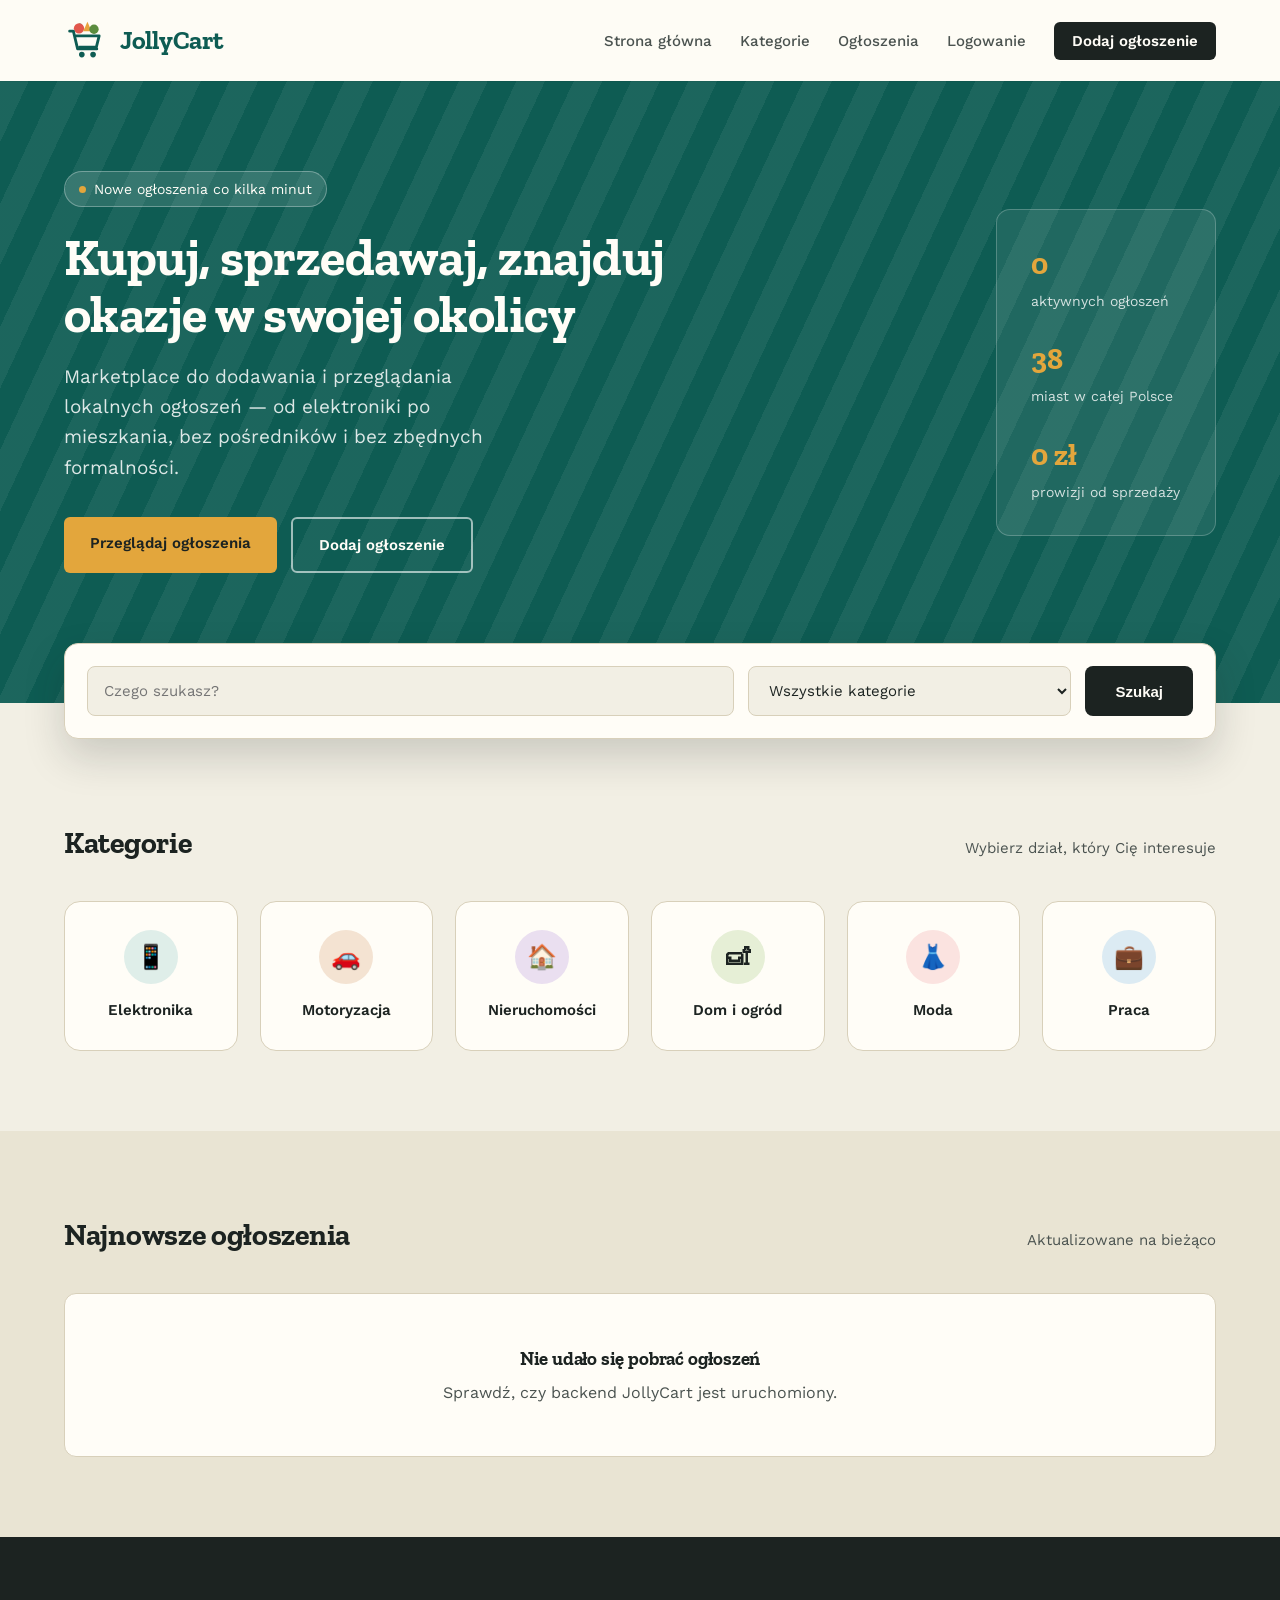
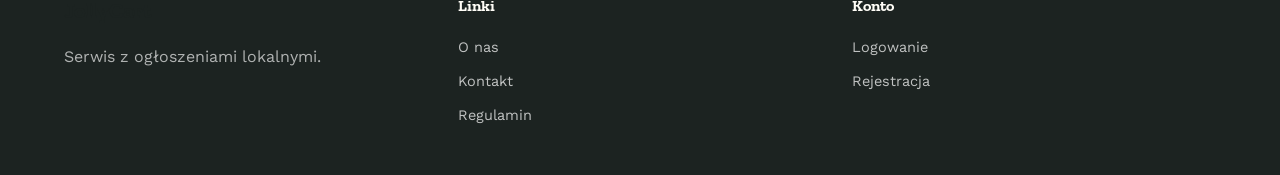
==== frontend/pages/index.html @ 2949f893 "Notification button + some minor fixes" ====
<!doctype html>
<html lang="pl">
  <head>
    <meta charset="UTF-8" />
    <meta name="viewport" content="width=device-width, initial-scale=1.0" />

    <title>JollyCart</title>

    <script>
      // Ustawia klasę od razu, zanim strona się wyrenderuje
      // dzięki temu nie ma "migania" elementów dla zalogowanego użytkownika.
      if (localStorage.getItem("loggedIn") === "1") {
        document.documentElement.classList.add("logged-in");
      }
    </script>

    <link rel="stylesheet" href="../styles/style.css" />
  </head>

  <body>
    <!-- =========================
         NAVBAR
         ========================= -->

    <header class="navbar">
      <div class="container nav-container">
        <!-- LOGO -->

        <div class="logo">
          <a href="#" class="logo-link">
            <svg
              class="logo-icon"
              width="45"
              height="45"
              viewBox="0 0 48 48"
              fill="none"
              xmlns="http://www.w3.org/2000/svg"
              aria-hidden="true"
            >
              <path
                d="M14 9 Q15 6 18 7"
                stroke="#2f6b3a"
                stroke-width="1.6"
                stroke-linecap="round"
                fill="none"
              />

              <circle cx="16" cy="11" r="5.5" fill="#e2574c" />

              <path d="M25 4 L29.5 14 L20.5 14 Z" fill="#e8a33d" />

              <circle cx="32" cy="12" r="5" fill="#5b8c3e" />

              <path
                d="M6 14H10L14.5 33H35"
                stroke="#0e5c53"
                stroke-width="3"
                stroke-linecap="round"
                stroke-linejoin="round"
              />

              <path
                d="M13 19H37.5L34.5 31H16.5"
                stroke="#0e5c53"
                stroke-width="3"
                stroke-linecap="round"
                stroke-linejoin="round"
              />

              <circle cx="19" cy="39" r="3" fill="#0e5c53" />

              <circle cx="31" cy="39" r="3" fill="#0e5c53" />
            </svg>

            <span class="logo-text">JollyCart</span>
          </a>
        </div>

        <!-- NAVIGACJA -->

        <nav>
          <ul class="nav-links">
            <li class="guest-only">
              <a href="#">Strona główna</a>
            </li>

            <li class="guest-only">
              <a href="#categories">Kategorie</a>
            </li>

            <li class="guest-only">
              <a href="#offers">Ogłoszenia</a>
            </li>

            <!-- =========================
                 POWIADOMIENIA
                 ========================= -->

            <li class="logged-only notification-nav-item">
              <div class="notification-wrapper">
                <button
                  type="button"
                  class="notification-button"
                  id="notification-button"
                  aria-label="Powiadomienia"
                  title="Powiadomienia"
                >
                  <svg
                    class="notification-icon"
                    viewBox="0 0 24 24"
                    aria-hidden="true"
                  >
                    <path
                      d="M18 8a6 6 0 0 0-12 0c0 7-3 7-3 9h18c0-2-3-2-3-9Z"
                      fill="currentColor"
                    ></path>

                    <path
                      d="M10 21h4"
                      fill="none"
                      stroke="currentColor"
                      stroke-width="2"
                      stroke-linecap="round"
                    ></path>
                  </svg>

                  <!-- Liczba nowych powiadomień.
                       Na razie ukryta. -->

                  <span
                    class="notification-badge"
                    id="notification-badge"
                  ></span>
                </button>

                <!-- =========================
                     OKNO POWIADOMIEŃ
                     ========================= -->

                <div class="notification-panel" id="notification-panel">
                  <div class="notification-panel-header">
                    <span>Powiadomienia</span>
                  </div>

                  <div class="notification-list" id="notification-list">
                    <div class="notification-empty">
                      Brak nowych powiadomień
                    </div>
                  </div>
                </div>
              </div>
            </li>

            <!-- =========================
                 PRZEGLĄDAJ
                 ========================= -->

            <li class="logged-only">
              <div class="nav-dropdown">
                <button
                  type="button"
                  class="nav-dropdown-button"
                  aria-label="Przejdź do sekcji"
                >
                  <svg
                    class="nav-dropdown-icon"
                    viewBox="0 0 24 24"
                    aria-hidden="true"
                  >
                    <path d="M4 7h16M4 12h16M4 17h16"></path>
                  </svg>

                  <span>Przeglądaj</span>

                  <span class="nav-dropdown-arrow"></span>
                </button>

                <div class="nav-dropdown-menu">
                  <a href="#offers" class="account-menu-item"> Ogłoszenia </a>

                  <a href="#categories" class="account-menu-item">
                    Kategorie
                  </a>

                  <a href="#search" class="account-menu-item" data-focus-search>
                    Szukaj
                  </a>
                </div>
              </div>
            </li>

            <!-- =========================
                 KONTO
                 ========================= -->

            <li class="auth-user-item">
              <div id="auth-user">
                <a href="login.html" class="auth-login-link"> Logowanie </a>
              </div>
            </li>

            <li class="guest-only">
              <a href="post-ad.html"> Dodaj ogłoszenie </a>
            </li>
          </ul>
        </nav>

        <!-- MOBILE MENU -->

        <button
          class="menu-toggle"
          onclick="toggleMenu()"
          aria-label="Otwórz menu"
        >
          ☰
        </button>
      </div>
    </header>

    <!-- =========================
         HERO
         ========================= -->

    <section class="hero">
      <div class="container hero-content">
        <div class="hero-text">
          <div class="hero-eyebrow">
            <span class="dot"></span>

            Nowe ogłoszenia co kilka minut
          </div>

          <h1>Kupuj, sprzedawaj, znajduj okazje w swojej okolicy</h1>

          <p>
            Marketplace do dodawania i przeglądania lokalnych ogłoszeń — od
            elektroniki po mieszkania, bez pośredników i bez zbędnych
            formalności.
          </p>

          <div class="hero-buttons">
            <a href="#offers" class="btn primary"> Przeglądaj ogłoszenia </a>

            <a href="post-ad.html" class="btn secondary"> Dodaj ogłoszenie </a>
          </div>
        </div>

        <div class="hero-stats">
          <div class="stat">
            <b id="active-offers-count"> 0 </b>

            <span> aktywnych ogłoszeń </span>
          </div>

          <div class="stat">
            <b>38</b>

            <span> miast w całej Polsce </span>
          </div>

          <div class="stat">
            <b>0 zł</b>

            <span> prowizji od sprzedaży </span>
          </div>
        </div>
      </div>
    </section>

    <!-- =========================
         SEARCH
         ========================= -->

    <section id="search" class="search-section">
      <div class="container">
        <div class="search-box">
          <input type="text" placeholder="Czego szukasz?" />

          <select>
            <option>Wszystkie kategorie</option>

            <option>Elektronika</option>

            <option>Motoryzacja</option>

            <option>Nieruchomości</option>

            <option>Moda</option>

            <option>Praca</option>
          </select>

          <button>Szukaj</button>
        </div>
      </div>
    </section>

    <!-- =========================
         CATEGORIES
         ========================= -->

    <section id="categories" class="categories">
      <div class="container">
        <div class="section-head">
          <h2>Kategorie</h2>

          <span class="section-sub"> Wybierz dział, który Cię interesuje </span>
        </div>

        <div class="category-grid">
          <div class="category-card">
            <span class="icon">📱</span>
            Elektronika
          </div>

          <div class="category-card">
            <span class="icon">🚗</span>
            Motoryzacja
          </div>

          <div class="category-card">
            <span class="icon">🏠</span>
            Nieruchomości
          </div>

          <div class="category-card">
            <span class="icon">🛋</span>
            Dom i ogród
          </div>

          <div class="category-card">
            <span class="icon">👗</span>
            Moda
          </div>

          <div class="category-card">
            <span class="icon">💼</span>
            Praca
          </div>
        </div>
      </div>
    </section>

    <!-- =========================
         OFFERS
         ========================= -->

    <section id="offers" class="offers">
      <div class="container">
        <div class="section-head">
          <h2>Najnowsze ogłoszenia</h2>

          <span class="section-sub"> Aktualizowane na bieżąco </span>
        </div>

        <div id="offers-grid" class="offers-grid">
          <div class="offers-loading-state">Ładowanie ogłoszeń...</div>
        </div>
      </div>
    </section>

    <!-- =========================
         FOOTER
         ========================= -->

    <footer class="footer">
      <div class="container footer-content">
        <div>
          <h3>JollyCart</h3>

          <p>Serwis z ogłoszeniami lokalnymi.</p>
        </div>

        <div>
          <h4>Linki</h4>

          <ul>
            <li>
              <a href="#">O nas</a>
            </li>

            <li>
              <a href="#">Kontakt</a>
            </li>

            <li>
              <a href="#">Regulamin</a>
            </li>
          </ul>
        </div>

        <div>
          <h4>Konto</h4>

          <ul>
            <li>
              <a href="login.html"> Logowanie </a>
            </li>

            <li>
              <a href="register.html"> Rejestracja </a>
            </li>
          </ul>
        </div>
      </div>
    </footer>

    <!-- =========================
         SCRIPTS
         ========================= -->

    <script src="../scripts/animation/menuToggle.js"></script>

    <script src="../scripts/animation/navScroll.js"></script>

    <script src="../scripts/auth/auth.js"></script>

    <script src="../scripts/offers/index-offers.js"></script>

    <!-- =========================
         POWIADOMIENIA - JAVASCRIPT
         ========================= -->

    <script>
      document.addEventListener("DOMContentLoaded", function () {
        const notificationButton = document.getElementById(
          "notification-button",
        );

        const notificationPanel = document.getElementById("notification-panel");

        if (!notificationButton || !notificationPanel) {
          return;
        }

        /*
         * Kliknięcie dzwonka
         */

        notificationButton.addEventListener("click", function (event) {
          event.stopPropagation();

          notificationPanel.classList.toggle("open");
        });

        /*
         * Kliknięcie wewnątrz okna
         * nie zamyka go.
         */

        notificationPanel.addEventListener("click", function (event) {
          event.stopPropagation();
        });

        /*
         * Kliknięcie poza oknem
         * zamyka powiadomienia.
         */

        document.addEventListener("click", function () {
          notificationPanel.classList.remove("open");
        });

        /*
         * ESC zamyka okno.
         */

        document.addEventListener("keydown", function (event) {
          if (event.key === "Escape") {
            notificationPanel.classList.remove("open");
          }
        });
      });
    </script>
  </body>
</html>
---- frontend/styles/style.css ----
@import url("https://fonts.googleapis.com/css2?family=Zilla+Slab:wght@400;500;600;700&family=Work+Sans:wght@400;500;600;700&display=swap");

/* =========================================================
   ZMIENNE
   ========================================================= */

:root {
  --paper: #f2efe4;
  --paper-deep: #e9e4d3;
  --ink: #1c2321;
  --ink-soft: #4b5350;
  --teal: #0e5c53;
  --teal-dark: #093f38;
  --amber: #e3a63c;
  --berry: #a83e32;
  --line: #d8d0ba;
  --white: #fffdf7;
  --radius-tag: 6px;
}

/* =========================================================
   RESET
   ========================================================= */

* {
  margin: 0;
  padding: 0;
  box-sizing: border-box;
}

html {
  scroll-padding-top: 80px;
}

body {
  font-family: "Work Sans", Arial, sans-serif;
  background: var(--paper);
  color: var(--ink);
  line-height: 1.6;
}

h1,
h2,
h3 {
  font-family: "Zilla Slab", Georgia, serif;
  color: var(--ink);
  letter-spacing: -0.01em;
}

.container {
  width: 90%;
  max-width: 1200px;
  margin: 0 auto;
}

@media (prefers-reduced-motion: no-preference) {
  html {
    scroll-behavior: smooth;
  }
}

/* =========================================================
   NAVBAR
   ========================================================= */

.navbar {
  background: rgba(255, 253, 247, 0.92);
  backdrop-filter: blur(10px);
  -webkit-backdrop-filter: blur(10px);

  position: sticky;
  top: 0;
  z-index: 1000;

  box-shadow: 0 1px 0 rgba(28, 35, 33, 0.08);

  transition:
    box-shadow 0.4s ease,
    opacity 0.4s ease,
    transform 0.6s cubic-bezier(0.22, 1, 0.36, 1);

  transform: translateY(0);
  will-change: transform;
}

.navbar::after {
  content: "";

  position: absolute;
  left: 0;
  right: 0;
  bottom: -2px;

  height: 2px;

  background: linear-gradient(90deg, var(--teal), var(--amber));

  transform: scaleX(0);
  transform-origin: left;

  transition: transform 0.45s ease;
}

.navbar.scrolled {
  box-shadow: 0 12px 26px rgba(28, 35, 33, 0.12);
}

.navbar.scrolled::after {
  transform: scaleX(1);
}

.navbar.nav-hidden {
  transform: translateY(calc(-100% - 4px));
  opacity: 0;
  box-shadow: none;

  transition:
    box-shadow 0.3s ease,
    opacity 0.35s ease,
    transform 0.5s cubic-bezier(0.65, 0, 0.35, 1);
}

.nav-container {
  display: flex;
  justify-content: space-between;
  align-items: center;

  padding: 18px 0;

  transition: padding 0.3s ease;
}

.navbar.scrolled .nav-container {
  padding: 12px 0;
}

/* =========================================================
   LOGO
   ========================================================= */

.logo-link {
  display: flex;
  align-items: center;
  gap: 11px;
  text-decoration: none;
}

.logo-icon {
  flex-shrink: 0;
}

.logo-text {
  font-family: "Zilla Slab", serif;
  font-size: 26px;
  font-weight: 700;
  color: var(--teal);
  letter-spacing: -0.01em;
}

/* =========================================================
   NAV LINKS
   ========================================================= */

.nav-links {
  display: flex;
  list-style: none;
  align-items: center;
  gap: 28px;
}

.nav-links a {
  text-decoration: none;
  color: var(--ink-soft);
  font-weight: 500;
  font-size: 15px;
  transition: color 0.2s ease;
}

.nav-links a:hover {
  color: var(--teal);
}

.nav-links > li > a[href="post-ad.html"] {
  background: var(--ink);
  color: var(--white);

  padding: 10px 18px;
  border-radius: var(--radius-tag);

  font-weight: 600;
}

.nav-links > li > a[href="post-ad.html"]:hover {
  background: var(--teal-dark);
  color: var(--white);
}

/* =========================================================
   GUEST / LOGGED
   ========================================================= */

.logged-in .nav-links .guest-only {
  display: none;
}

.logged-only {
  display: none;
}

.logged-in .nav-links .logged-only {
  display: block;
}

/* =========================================================
   POWIADOMIENIA
   ========================================================= */

/* Element w navbarze */
.notification-nav-item {
  display: none;
  align-items: center;
}

.logged-in .nav-links .notification-nav-item {
  display: flex;
}

/* Kontener dzwonka */
.notification-wrapper {
  position: relative;

  display: flex;
  align-items: center;
  justify-content: center;
}

/* =========================================================
   DZWONEK
   ========================================================= */

.notification-button {
  position: relative;

  width: 48px;
  height: 48px;

  display: flex;
  align-items: center;
  justify-content: center;

  padding: 0;

  border: none;
  border-radius: 0;

  background: transparent;
  color: var(--teal-dark);

  cursor: pointer;

  transition:
    color 0.2s ease,
    transform 0.2s ease;
}

.notification-button:hover {
  background: transparent;
  color: var(--teal);
}

.notification-button:active {
  transform: scale(0.94);
}

/* =========================================================
   IKONA DZWONKA
   ========================================================= */

.notification-icon {
  width: 27px;
  height: 27px;

  fill: currentColor;
  stroke: none;

  display: block;
}

/* =========================================================
   LICZNIK POWIADOMIEŃ
   ========================================================= */

.notification-badge {
  position: absolute;

  top: 4px;
  right: 2px;

  min-width: 17px;
  height: 17px;

  padding: 0 4px;

  display: none;
  align-items: center;
  justify-content: center;

  background: var(--berry);
  color: #ffffff;

  border-radius: 999px;

  font-size: 10px;
  font-weight: 700;
  line-height: 1;

  z-index: 5;
}

.notification-badge:not(:empty) {
  display: flex;
}

.notification-badge:empty {
  display: none;
}

/* =========================================================
   OKNO POWIADOMIEŃ
   ========================================================= */

/*
   WAŻNE:
   Okno jest pozycjonowane względem .notification-wrapper.
   left: 50% + translateX(-50%) powoduje, że środek
   okna znajduje się dokładnie pod środkiem dzwonka.
*/

.notification-panel {
  position: absolute;

  top: calc(100% + 10px);

  left: 50%;
  right: auto;

  transform: translateX(-50%);

  width: 425px;
  max-width: calc(100vw - 30px);

  background: #ffffff;

  border: 1px solid #dedede;
  border-radius: 14px;

  box-shadow:
    0 10px 30px rgba(0, 0, 0, 0.12),
    0 2px 8px rgba(0, 0, 0, 0.05);

  overflow: hidden;

  z-index: 1100;

  display: none;
}

.notification-panel.open {
  display: block;
}

/* =========================================================
   NAGŁÓWEK OKNA POWIADOMIEŃ
   ========================================================= */

.notification-panel-header {
  height: 64px;

  display: flex;
  align-items: center;

  padding: 0 22px;

  border-bottom: 1px solid #eeeeee;

  font-size: 18px;
  font-weight: 700;

  color: #173b38;
}

/* =========================================================
   LISTA POWIADOMIEŃ
   ========================================================= */

.notification-list {
  max-height: 360px;
  overflow-y: auto;
}

/* =========================================================
   BRAK POWIADOMIEŃ
   ========================================================= */

.notification-empty {
  padding: 42px 20px;

  text-align: center;

  font-size: 15px;

  color: #777777;
}

/* =========================================================
   POJEDYNCZE POWIADOMIENIE
   ========================================================= */

.notification-item {
  display: flex;
  gap: 12px;

  padding: 14px 16px;

  border-bottom: 1px solid #eeeeee;

  cursor: pointer;

  transition: background-color 0.15s ease;
}

.notification-item:hover {
  background: #f7f9f8;
}

.notification-item:last-child {
  border-bottom: none;
}

/* =========================================================
   IKONA POJEDYNCZEGO POWIADOMIENIA
   ========================================================= */

.notification-item-icon {
  width: 38px;
  height: 38px;

  flex-shrink: 0;

  display: flex;
  align-items: center;
  justify-content: center;

  border-radius: 50%;

  background: #e8f1ef;
  color: var(--teal);
}

/* =========================================================
   TREŚĆ POWIADOMIENIA
   ========================================================= */

.notification-item-content {
  min-width: 0;
}

.notification-item-title {
  margin-bottom: 3px;

  font-size: 14px;
  font-weight: 700;

  color: #222222;
}

.notification-item-text {
  font-size: 13px;
  line-height: 1.4;

  color: #666666;
}

.notification-item-time {
  margin-top: 5px;

  font-size: 11px;

  color: #999999;
}

/* =========================================================
   MENU MOBILE
   ========================================================= */

.menu-toggle {
  display: none;

  font-size: 24px;

  background: none;
  border: none;

  cursor: pointer;

  color: var(--ink);
}

/* =========================================================
   HERO
   ========================================================= */

.hero {
  position: relative;

  background: var(--teal);
  color: var(--white);

  padding: 90px 0 130px;

  overflow: hidden;
}

.hero::before {
  content: "";

  position: absolute;
  inset: 0;

  background-image: repeating-linear-gradient(
    115deg,
    rgba(255, 255, 255, 0.06) 0px,
    rgba(255, 255, 255, 0.06) 26px,
    transparent 26px,
    transparent 52px
  );

  pointer-events: none;
}

.hero-content {
  position: relative;

  display: flex;
  align-items: center;
  justify-content: space-between;

  gap: 40px;
}

.hero-text {
  max-width: 620px;

  animation: rise 0.7s ease-out both;
}

@keyframes rise {
  from {
    opacity: 0;
    transform: translateY(14px);
  }

  to {
    opacity: 1;
    transform: translateY(0);
  }
}

.hero-eyebrow {
  display: inline-flex;
  align-items: center;

  gap: 8px;

  background: rgba(255, 255, 255, 0.12);

  border: 1px solid rgba(255, 255, 255, 0.3);

  padding: 6px 14px;

  border-radius: 999px;

  font-size: 14px;

  margin-bottom: 22px;
}

.hero-eyebrow .dot {
  width: 7px;
  height: 7px;

  border-radius: 50%;

  background: var(--amber);
}

.hero-text h1 {
  font-size: 52px;
  line-height: 1.08;

  margin-bottom: 20px;

  color: var(--white);
}

.hero-text p {
  font-size: 19px;

  margin-bottom: 34px;

  color: rgba(255, 255, 255, 0.85);

  max-width: 480px;
}

.hero-buttons {
  display: flex;
  gap: 14px;
}

/* =========================================================
   BUTTONS
   ========================================================= */

.btn {
  padding: 14px 26px;

  text-decoration: none;

  border-radius: var(--radius-tag);

  font-weight: 600;
  font-size: 15px;

  transition:
    transform 0.2s ease,
    background 0.2s ease;

  display: inline-block;
}

.btn.primary {
  background: var(--amber);
  color: var(--ink);
}

.btn.primary:hover {
  background: #edb85a;
  transform: translateY(-2px);
}

.btn.secondary {
  background: transparent;

  border: 2px solid rgba(255, 255, 255, 0.6);

  color: var(--white);
}

.btn.secondary:hover {
  border-color: var(--white);
  transform: translateY(-2px);
}

/* =========================================================
   HERO STATS
   ========================================================= */

.hero-stats {
  display: none;

  flex-direction: column;

  gap: 22px;

  background: rgba(255, 255, 255, 0.08);

  border: 1px solid rgba(255, 255, 255, 0.22);

  border-radius: 14px;

  padding: 30px 34px;

  min-width: 220px;
}

.hero-stats .stat b {
  display: block;

  font-family: "Zilla Slab", serif;

  font-size: 30px;

  color: var(--amber);
}

.hero-stats .stat span {
  font-size: 14px;

  color: rgba(255, 255, 255, 0.8);
}

/* =========================================================
   SEARCH
   ========================================================= */

.search-section {
  margin-top: -60px;

  position: relative;
  z-index: 10;
}

.search-box {
  background: var(--white);

  padding: 22px;

  border-radius: 14px;

  border: 1px solid var(--line);

  box-shadow: 0 18px 40px rgba(28, 35, 33, 0.18);

  display: grid;

  grid-template-columns: 2fr 1fr auto;

  gap: 14px;
}

.search-box input,
.search-box select {
  padding: 14px 16px;

  border: 1px solid var(--line);

  border-radius: 8px;

  font-size: 15px;

  font-family: "Work Sans", sans-serif;

  background: var(--paper);

  color: var(--ink);
}

.search-box input:focus,
.search-box select:focus {
  outline: none;

  border-color: var(--teal);
}

.search-box button {
  padding: 14px 30px;

  border: none;

  background: var(--ink);

  color: var(--white);

  border-radius: 8px;

  font-size: 15px;
  font-weight: 600;

  cursor: pointer;

  transition: background 0.2s ease;
}

.search-box button:hover {
  background: var(--teal-dark);
}

/* =========================================================
   CATEGORIES
   ========================================================= */

.categories {
  padding: 80px 0;
}

.category-grid {
  display: grid;

  grid-template-columns: repeat(auto-fit, minmax(150px, 1fr));

  gap: 22px;
}

.category-card {
  background: var(--white);

  border: 1px solid var(--line);

  padding: 28px 16px;

  border-radius: 16px;

  text-align: center;

  font-size: 15px;
  font-weight: 600;

  cursor: pointer;

  transition:
    border-color 0.2s ease,
    transform 0.2s ease;
}

.category-card .icon {
  width: 54px;
  height: 54px;

  margin: 0 auto 14px;

  border-radius: 50%;

  display: flex;
  align-items: center;
  justify-content: center;

  font-size: 24px;

  background: var(--paper-deep);
}

.category-card:nth-child(1) .icon {
  background: #dfeee9;
}

.category-card:nth-child(2) .icon {
  background: #f4e3d2;
}

.category-card:nth-child(3) .icon {
  background: #eadff0;
}

.category-card:nth-child(4) .icon {
  background: #e6efd6;
}

.category-card:nth-child(5) .icon {
  background: #fbe3e0;
}

.category-card:nth-child(6) .icon {
  background: #dcebf3;
}

.category-card:hover {
  border-color: var(--teal);

  transform: translateY(-4px);
}

/* =========================================================
   OFFERS
   ========================================================= */

.offers {
  padding: 80px 0;

  background: var(--paper-deep);
}

.section-head {
  display: flex;

  align-items: baseline;
  justify-content: space-between;

  margin-bottom: 34px;
}

.categories h2,
.offers h2 {
  font-size: 30px;
}

.section-sub {
  color: var(--ink-soft);
  font-size: 15px;
}

.offers-grid {
  display: grid;

  grid-template-columns: repeat(auto-fit, minmax(260px, 1fr));

  gap: 26px;
}

.offer-card {
  position: relative;

  display: block;

  color: inherit;
  text-decoration: none;

  cursor: pointer;

  background: var(--white);

  border-radius: 12px;

  overflow: hidden;

  border: 1px solid var(--line);

  transition:
    transform 0.2s ease,
    box-shadow 0.2s ease;
}

.offer-card::before {
  content: "";

  position: absolute;

  top: -11px;
  left: 24px;

  width: 22px;
  height: 22px;

  border-radius: 50%;

  background: var(--paper-deep);

  z-index: 2;
}

.offer-card:hover {
  transform: translateY(-6px);

  box-shadow: 0 16px 30px rgba(28, 35, 33, 0.14);
}

.offer-card img {
  width: 100%;

  display: block;

  aspect-ratio: 5 / 3;

  object-fit: cover;
}

.offer-card-image {
  display: flex;

  align-items: center;
  justify-content: center;

  aspect-ratio: 5 / 3;

  background: var(--paper-deep);

  font-size: 58px;
}

.offer-card-image img {
  display: block;

  width: 100%;
  height: 100%;

  object-fit: cover;
}

.offer-content {
  padding: 18px 20px 20px;

  border-top: 1px dashed var(--line);
}

.offer-content h3 {
  font-size: 19px;

  margin-bottom: 10px;

  font-weight: 600;
}

.price {
  display: inline-block;

  background: var(--amber);

  color: var(--ink);

  font-family: "Zilla Slab", serif;

  font-weight: 700;
  font-size: 18px;

  padding: 3px 12px;

  border-radius: 999px;

  margin-bottom: 10px;
}

.location,
.date {
  color: var(--ink-soft);

  font-size: 13.5px;
}

.location {
  margin-top: 2px;
}

.date {
  margin-top: 4px;
}

.offer-category {
  display: block;

  margin-bottom: 5px;

  color: var(--teal);

  font-size: 12px;
  font-weight: 700;

  text-transform: uppercase;

  letter-spacing: 0.04em;
}

.offer-author {
  margin-top: 6px;

  color: var(--ink-soft);

  font-size: 12px;
}

.offers-loading-state,
.offers-empty-state {
  grid-column: 1 / -1;

  padding: 50px 24px;

  text-align: center;

  background: var(--white);

  border: 1px solid var(--line);

  border-radius: 12px;

  color: var(--ink-soft);
}

.offers-empty-state h3 {
  margin-bottom: 6px;

  color: var(--ink);
}

.offers-empty-state p {
  color: var(--ink-soft);
}

/* =========================================================
   FOOTER
   ========================================================= */

.footer {
  background: var(--ink);

  color: var(--white);

  padding: 56px 0 40px;
}

.footer-content {
  display: grid;

  grid-template-columns: repeat(auto-fit, minmax(220px, 1fr));

  gap: 30px;
}

.footer h3,
.footer h4 {
  margin-bottom: 16px;

  font-family: "Zilla Slab", serif;
}

.footer h3 {
  font-size: 22px;
}

.footer > .container > div:first-child p {
  color: rgba(255, 255, 255, 0.65);

  max-width: 260px;
}

.footer ul {
  list-style: none;
}

.footer ul li {
  margin-bottom: 8px;
}

.footer a {
  color: rgba(255, 255, 255, 0.72);

  text-decoration: none;

  font-size: 14.5px;
}

.footer a:hover {
  color: var(--amber);
}

/* =========================================================
   AUTH
   ========================================================= */

.auth-page {
  min-height: calc(100vh - 80px);

  display: flex;

  align-items: center;
  justify-content: center;

  padding: 60px 20px;

  background: var(--paper);
}

.auth-container {
  width: 100%;
  max-width: 450px;
}

.auth-box {
  background: var(--white);

  padding: 40px 34px;

  border-radius: 16px;

  border: 1px solid var(--line);

  box-shadow: 0 12px 35px rgba(28, 35, 33, 0.1);
}

.auth-box h1 {
  font-size: 30px;

  margin-bottom: 10px;

  text-align: center;
}

.auth-box p {
  text-align: center;

  color: var(--ink-soft);

  margin-bottom: 30px;
}

.auth-form {
  display: flex;

  flex-direction: column;

  gap: 20px;
}

.form-group {
  display: flex;

  flex-direction: column;
}

.form-group label {
  margin-bottom: 8px;

  font-weight: 600;

  color: var(--ink);

  font-size: 14.5px;
}

.form-group input {
  padding: 13px 16px;

  border: 1px solid var(--line);

  border-radius: 8px;

  font-size: 15px;

  outline: none;

  transition: border-color 0.2s ease;

  font-family: "Work Sans", sans-serif;
}

.form-group input:focus {
  border-color: var(--teal);
}

.auth-btn {
  margin-top: 10px;

  padding: 14px;

  border: none;

  border-radius: 8px;

  background: var(--teal);

  color: var(--white);

  font-size: 15px;
  font-weight: 700;

  cursor: pointer;

  transition: background 0.2s ease;
}

.auth-btn:hover {
  background: var(--teal-dark);
}

.auth-footer {
  margin-top: 20px;

  text-align: center;

  color: var(--ink-soft);
}

.auth-footer a {
  color: var(--teal);

  text-decoration: none;

  font-weight: 600;
}

.auth-footer a:hover {
  text-decoration: underline;
}

.oauth-btn {
  width: 100%;

  display: flex;

  align-items: center;
  justify-content: center;

  gap: 10px;

  padding: 12px 16px;

  border: 1px solid var(--line);

  border-radius: 8px;

  background: var(--white);

  color: var(--ink);

  font-family: "Work Sans", sans-serif;

  font-weight: 600;
  font-size: 14.5px;

  cursor: pointer;

  transition:
    border-color 0.2s ease,
    box-shadow 0.2s ease;
}

.oauth-btn:hover {
  border-color: var(--teal);

  box-shadow: 0 4px 12px rgba(28, 35, 33, 0.08);
}

.oauth-divider {
  display: flex;

  align-items: center;

  gap: 12px;

  margin: 22px 0;

  color: var(--ink-soft);

  font-size: 13px;
}

.oauth-divider::before,
.oauth-divider::after {
  content: "";

  flex: 1;

  height: 1px;

  background: var(--line);
}

/* =========================================================
   ACCOUNT
   ========================================================= */

#auth-user {
  position: relative;

  display: flex;
  align-items: center;

  height: 100%;
}

.account-button {
  display: flex;

  align-items: center;

  gap: 10px;

  height: 48px;

  padding: 0 18px;

  border: none;

  border-radius: var(--radius-tag);

  background: var(--teal-dark);

  color: #ffffff;

  font-family: inherit;

  font-size: 16px;
  font-weight: 700;

  cursor: pointer;

  transition:
    background-color 0.2s ease,
    color 0.2s ease;
}

.account-button:hover,
#auth-user:hover .account-button {
  background-color: var(--teal);
}

.account-icon {
  width: 26px;
  height: 26px;

  fill: none;

  stroke: currentColor;

  stroke-width: 1.8;

  stroke-linecap: round;
  stroke-linejoin: round;

  flex-shrink: 0;
}

.account-arrow {
  width: 9px;
  height: 9px;

  border-right: 1.5px solid currentColor;
  border-bottom: 1.5px solid currentColor;

  transform: rotate(45deg);

  margin-left: 6px;
  margin-top: -4px;

  transition:
    transform 0.2s ease,
    margin-top 0.2s ease;
}

#auth-user:hover .account-arrow {
  transform: rotate(225deg);

  margin-top: 4px;
}

/* =========================================================
   ACCOUNT DROPDOWN
   ========================================================= */

.account-dropdown {
  position: absolute;

  top: calc(100% + 10px);
  right: 0;

  width: 280px;

  background: #ffffff;

  border-radius: 6px;

  box-shadow:
    0 8px 24px rgba(0, 0, 0, 0.12),
    0 2px 6px rgba(0, 0, 0, 0.08);

  overflow: hidden;

  opacity: 0;
  visibility: hidden;

  transform: translateY(-8px);

  transition:
    opacity 0.18s ease,
    transform 0.18s ease,
    visibility 0.18s ease;

  z-index: 1000;
}

.account-dropdown::before {
  content: "";

  position: absolute;

  top: -12px;
  left: 0;

  width: 100%;
  height: 12px;
}

#auth-user:hover .account-dropdown {
  opacity: 1;
  visibility: visible;

  transform: translateY(0);
}

/* =========================================================
   ACCOUNT USER HEADER
   ========================================================= */

.account-user {
  display: flex;

  align-items: center;

  gap: 12px;

  padding: 18px 18px 16px;

  border-bottom: 1px solid #eeeeee;
}

.account-avatar {
  width: 48px;
  height: 48px;

  border-radius: 50%;

  background: #e8eeee;

  display: flex;

  align-items: center;
  justify-content: center;

  color: #5b7779;

  flex-shrink: 0;
}

.account-avatar img.account-avatar-image {
  width: 100%;
  height: 100%;

  object-fit: cover;

  border-radius: 50%;

  display: block;
}

.account-avatar svg {
  width: 28px;
  height: 28px;
}

.account-user-info {
  min-width: 0;
}

.account-nickname {
  margin: 0;

  font-size: 17px;
  font-weight: 700;

  color: #183f42;

  white-space: nowrap;

  overflow: hidden;

  text-overflow: ellipsis;
}

.account-id {
  margin: 4px 0 0;

  font-size: 12px;

  color: #6f8587;
}

/* =========================================================
   ACCOUNT MENU
   ========================================================= */

.account-menu-title {
  padding: 14px 18px 7px;

  color: #3e6669;

  font-size: 16px;
  font-weight: 700;
}

.account-menu {
  padding: 0 8px 8px;
}

.account-menu-item {
  display: flex;

  align-items: center;

  width: 100%;

  min-height: 42px;

  padding: 0 10px;

  border: none;

  border-radius: 5px;

  background: transparent;

  color: #202020;

  text-decoration: none;

  font-family: inherit;

  font-size: 15px;

  cursor: pointer;

  box-sizing: border-box;

  transition:
    background-color 0.15s ease,
    color 0.15s ease;
}

.account-menu-item:hover {
  background: #f2f6f6;

  color: var(--teal);
}

.account-menu-icon {
  width: 19px;
  height: 19px;

  margin-right: 10px;

  fill: none;

  stroke: currentColor;

  stroke-width: 1.8;

  flex-shrink: 0;
}

.account-logout-wrapper {
  border-top: 1px solid #dddddd;

  padding: 6px 8px;
}

.account-logout {
  color: #252525;
}

.account-logout:hover {
  background: #f5f5f5;
}

/* =========================================================
   LOGIN LINK
   ========================================================= */

.nav-links .auth-login-link {
  color: var(--ink-soft);

  text-decoration: none;

  font-size: 15px;
  font-weight: 500;

  transition: color 0.2s ease;
}

.nav-links .auth-login-link:hover {
  color: var(--teal);
}

/* =========================================================
   NAV DROPDOWN
   ========================================================= */

#categories,
#offers {
  scroll-margin-top: -40px;
}

#search {
  scroll-margin-top: 20px;
}

.nav-dropdown {
  position: relative;

  display: flex;

  align-items: center;
}

.nav-dropdown-button {
  display: flex;

  align-items: center;

  gap: 10px;

  height: 48px;

  padding: 0 16px;

  border: 1px solid var(--line);

  border-radius: var(--radius-tag);

  background: transparent;

  color: var(--ink);

  font-family: inherit;

  font-size: 16px;
  font-weight: 600;

  cursor: pointer;

  transition:
    background-color 0.2s ease,
    border-color 0.2s ease;
}

.nav-dropdown:hover .nav-dropdown-button {
  background-color: var(--paper-deep);

  border-color: var(--teal);
}

.nav-dropdown-icon {
  width: 22px;
  height: 22px;

  fill: none;

  stroke: currentColor;

  stroke-width: 1.8;

  stroke-linecap: round;
  stroke-linejoin: round;

  flex-shrink: 0;
}

.nav-dropdown-arrow {
  width: 9px;
  height: 9px;

  border-right: 1.5px solid currentColor;
  border-bottom: 1.5px solid currentColor;

  transform: rotate(45deg);

  margin-left: 4px;
  margin-top: -4px;

  transition:
    transform 0.2s ease,
    margin-top 0.2s ease;
}

.nav-dropdown:hover .nav-dropdown-arrow {
  transform: rotate(225deg);

  margin-top: 4px;
}

.nav-dropdown-menu {
  position: absolute;

  top: calc(100% + 10px);
  right: 0;

  width: 220px;

  padding: 8px;

  background: #ffffff;

  border-radius: 6px;

  box-shadow:
    0 8px 24px rgba(0, 0, 0, 0.12),
    0 2px 6px rgba(0, 0, 0, 0.08);

  opacity: 0;
  visibility: hidden;

  transform: translateY(-8px);

  transition:
    opacity 0.18s ease,
    transform 0.18s ease,
    visibility 0.18s ease;

  z-index: 1000;
}

.nav-dropdown-menu::before {
  content: "";

  position: absolute;

  top: -12px;
  left: 0;

  width: 100%;
  height: 12px;
}

.nav-dropdown:hover .nav-dropdown-menu {
  opacity: 1;
  visibility: visible;

  transform: translateY(0);
}

/* =========================================================
   RESPONSIVE
   ========================================================= */

@media (min-width: 901px) {
  .hero-stats {
    display: flex;
  }
}

@media (max-width: 900px) {
  .hero-text h1 {
    font-size: 36px;
  }

  .hero-content {
    flex-direction: column;

    align-items: flex-start;
  }

  .search-box {
    grid-template-columns: 1fr;
  }

  .nav-links {
    display: none;

    flex-direction: column;

    align-items: flex-start;

    background: var(--white);

    position: absolute;

    top: 72px;
    right: 5%;

    width: 220px;

    padding: 20px;

    border: 1px solid var(--line);

    border-radius: 12px;

    box-shadow: 0 10px 24px rgba(0, 0, 0, 0.15);
  }

  .nav-links.show {
    display: flex;
  }

  .nav-links > li:has(#auth-user) {
    order: -1;
  }

  .nav-links > li.notification-nav-item {
    order: -2;
  }

  .menu-toggle {
    display: block;
  }

  .section-head {
    flex-direction: column;

    align-items: flex-start;

    gap: 6px;
  }

  /* =====================================================
       POWIADOMIENIA - MOBILE
       ===================================================== */

  .logged-in .nav-links .notification-nav-item {
    display: flex;

    width: 100%;
  }

  /*
       Na mobile wrapper ma dokładnie szerokość dzwonka.
       Dzięki temu panel nadal będzie wyśrodkowany pod dzwonkiem.
    */
  .notification-wrapper {
    width: 48px;
    height: 48px;

    flex-shrink: 0;
  }

  .notification-button {
    width: 48px;
    height: 48px;
  }

  .notification-panel {
    position: absolute;

    top: calc(100% + 10px);

    left: 50%;
    right: auto;

    transform: translateX(-50%);

    width: min(425px, calc(100vw - 24px));

    max-width: none;
  }

  /* =====================================================
       NAV DROPDOWN - MOBILE
       ===================================================== */

  .nav-dropdown {
    display: block;

    width: 100%;
  }

  .nav-dropdown-button {
    display: none;
  }

  .nav-dropdown-menu {
    position: static;

    width: 100%;

    padding: 0;

    opacity: 1;
    visibility: visible;

    transform: none;

    box-shadow: none;

    background: transparent;
  }

  .nav-dropdown-menu::before {
    display: none;
  }
}

@media (max-width: 768px) {
  .account-dropdown {
    position: fixed;

    top: 70px;
    right: 12px;

    width: min(280px, calc(100vw - 24px));
  }
}

@media (max-width: 600px) {
  .notification-panel {
    width: calc(100vw - 24px);
  }
}

@media (prefers-reduced-motion: reduce) {
  .hero-text {
    animation: none;
  }

  .offer-card,
  .category-card,
  .btn {
    transition: none;
  }
}
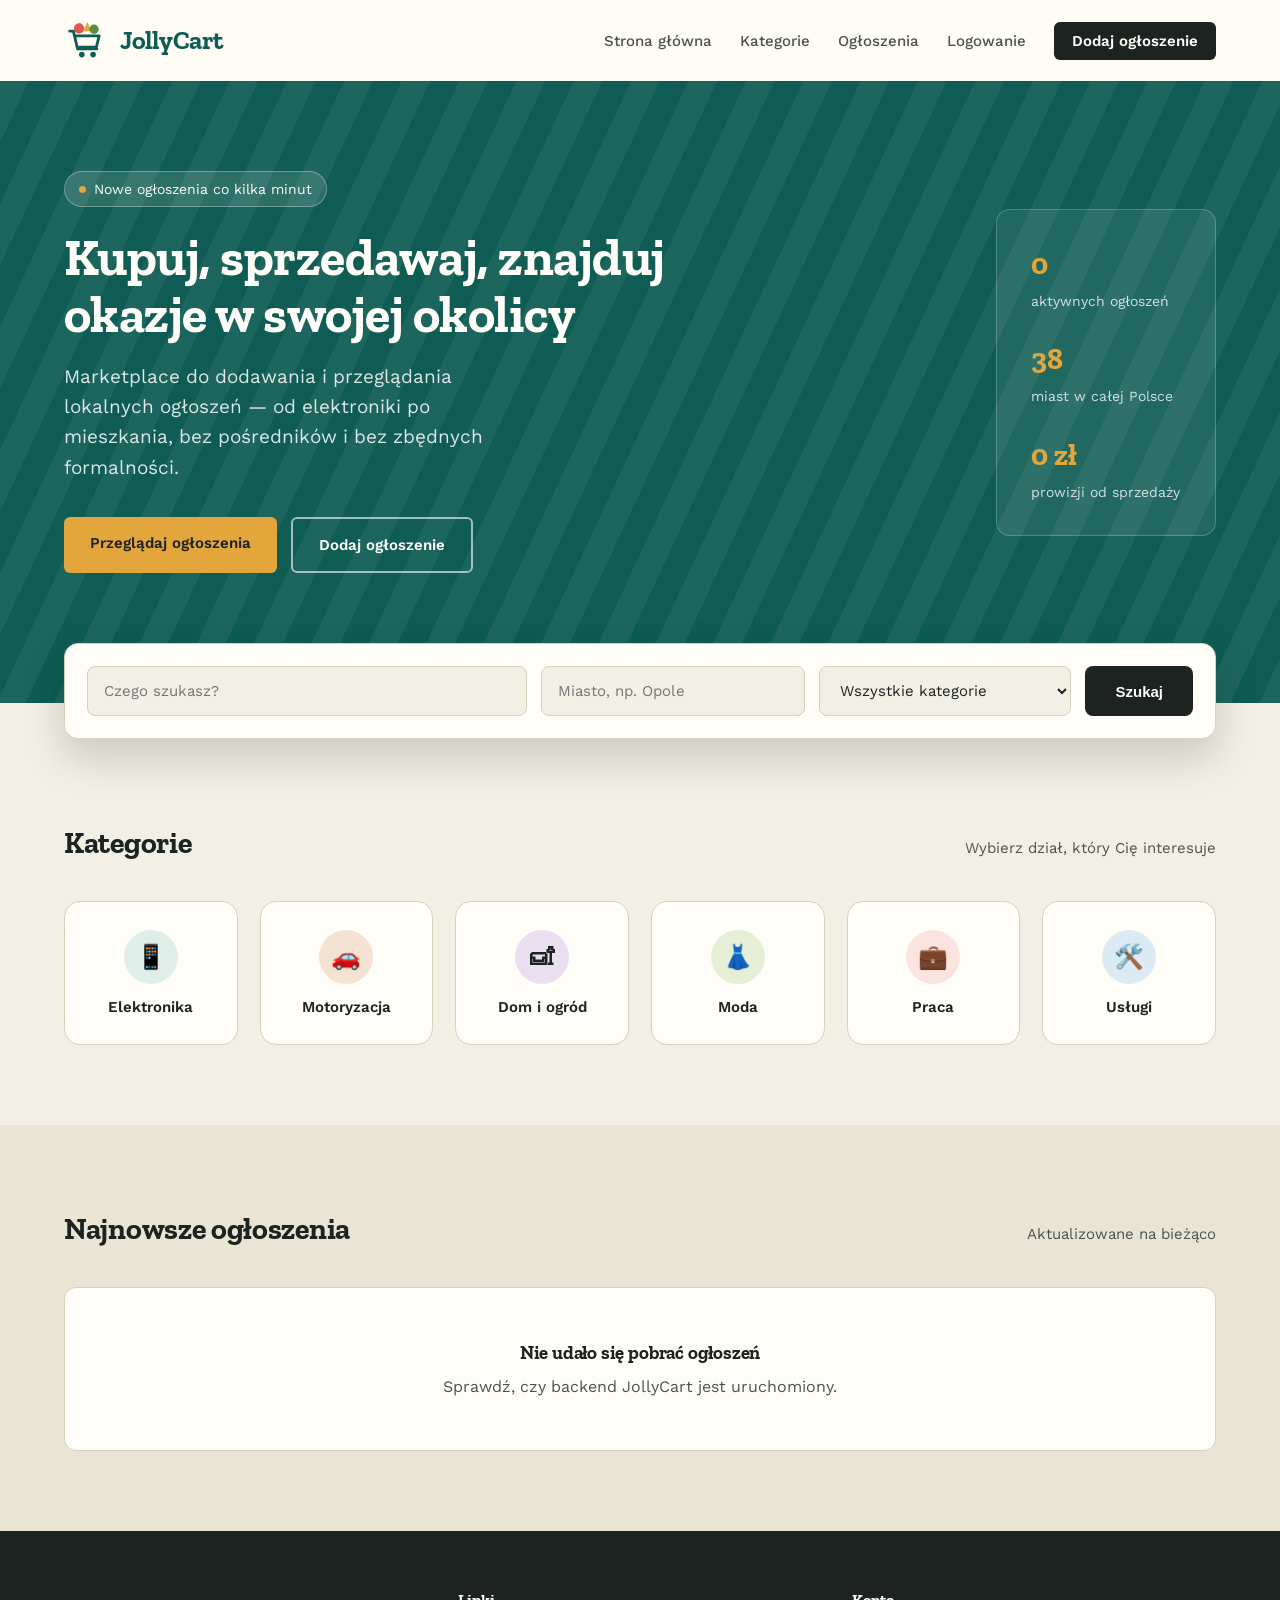
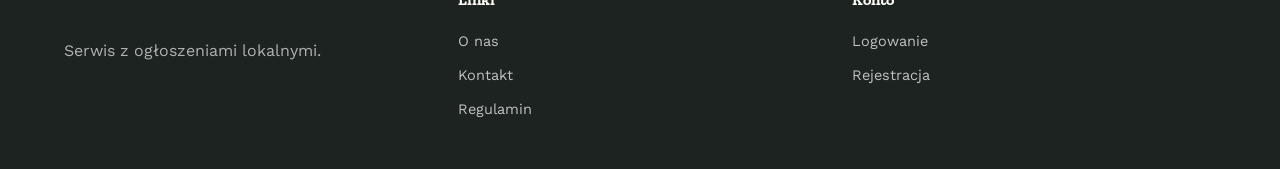
==== commit 8ec5dae1: "deleted project duplikat" ====
--- a/frontend/pages/index.html
+++ b/frontend/pages/index.html
@@ -273,25 +273,28 @@
 
     <section id="search" class="search-section">
       <div class="container">
-        <div class="search-box">
-          <input type="text" placeholder="Czego szukasz?" />
-
-          <select>
-            <option>Wszystkie kategorie</option>
-
-            <option>Elektronika</option>
-
-            <option>Motoryzacja</option>
-
-            <option>Nieruchomości</option>
-
-            <option>Moda</option>
-
-            <option>Praca</option>
+        <form class="search-box" id="offer-search-form">
+          <input
+            id="offer-search-input"
+            type="search"
+            placeholder="Czego szukasz?"
+            autocomplete="off"
+          />
+
+          <input
+            id="offer-location-input"
+            class="search-location-input"
+            type="search"
+            placeholder="Miasto, np. Opole"
+            autocomplete="address-level2"
+          />
+
+          <select id="offer-category-select">
+            <option value="">Wszystkie kategorie</option>
           </select>
 
-          <button>Szukaj</button>
-        </div>
+          <button type="submit" id="offer-search-button">Szukaj</button>
+        </form>
       </div>
     </section>
 
@@ -307,36 +310,36 @@
           <span class="section-sub"> Wybierz dział, który Cię interesuje </span>
         </div>
 
-        <div class="category-grid">
-          <div class="category-card">
+        <div class="category-grid" id="category-grid">
+          <button class="category-card" type="button" data-category-name="Elektronika">
             <span class="icon">📱</span>
-            Elektronika
-          </div>
-
-          <div class="category-card">
+            <span>Elektronika</span>
+          </button>
+
+          <button class="category-card" type="button" data-category-name="Motoryzacja">
             <span class="icon">🚗</span>
-            Motoryzacja
-          </div>
-
-          <div class="category-card">
-            <span class="icon">🏠</span>
-            Nieruchomości
-          </div>
-
-          <div class="category-card">
+            <span>Motoryzacja</span>
+          </button>
+
+          <button class="category-card" type="button" data-category-name="Dom i ogród">
             <span class="icon">🛋</span>
-            Dom i ogród
-          </div>
-
-          <div class="category-card">
+            <span>Dom i ogród</span>
+          </button>
+
+          <button class="category-card" type="button" data-category-name="Moda">
             <span class="icon">👗</span>
-            Moda
-          </div>
-
-          <div class="category-card">
+            <span>Moda</span>
+          </button>
+
+          <button class="category-card" type="button" data-category-name="Praca">
             <span class="icon">💼</span>
-            Praca
-          </div>
+            <span>Praca</span>
+          </button>
+
+          <button class="category-card" type="button" data-category-name="Usługi">
+            <span class="icon">🛠️</span>
+            <span>Usługi</span>
+          </button>
         </div>
       </div>
     </section>
--- a/frontend/styles/style.css
+++ b/frontend/styles/style.css
@@ -724,7 +724,7 @@
 
   display: grid;
 
-  grid-template-columns: 2fr 1fr auto;
+  grid-template-columns: 2fr 1.2fr 1.15fr auto;
 
   gap: 14px;
 }
@@ -753,6 +753,10 @@
   border-color: var(--teal);
 }
 
+.search-location-input {
+  min-width: 0;
+}
+
 .search-box button {
   padding: 14px 30px;
 
@@ -793,6 +797,11 @@
 }
 
 .category-card {
+  appearance: none;
+  -webkit-appearance: none;
+  width: 100%;
+  color: var(--ink);
+  font-family: inherit;
   background: var(--white);
 
   border: 1px solid var(--line);
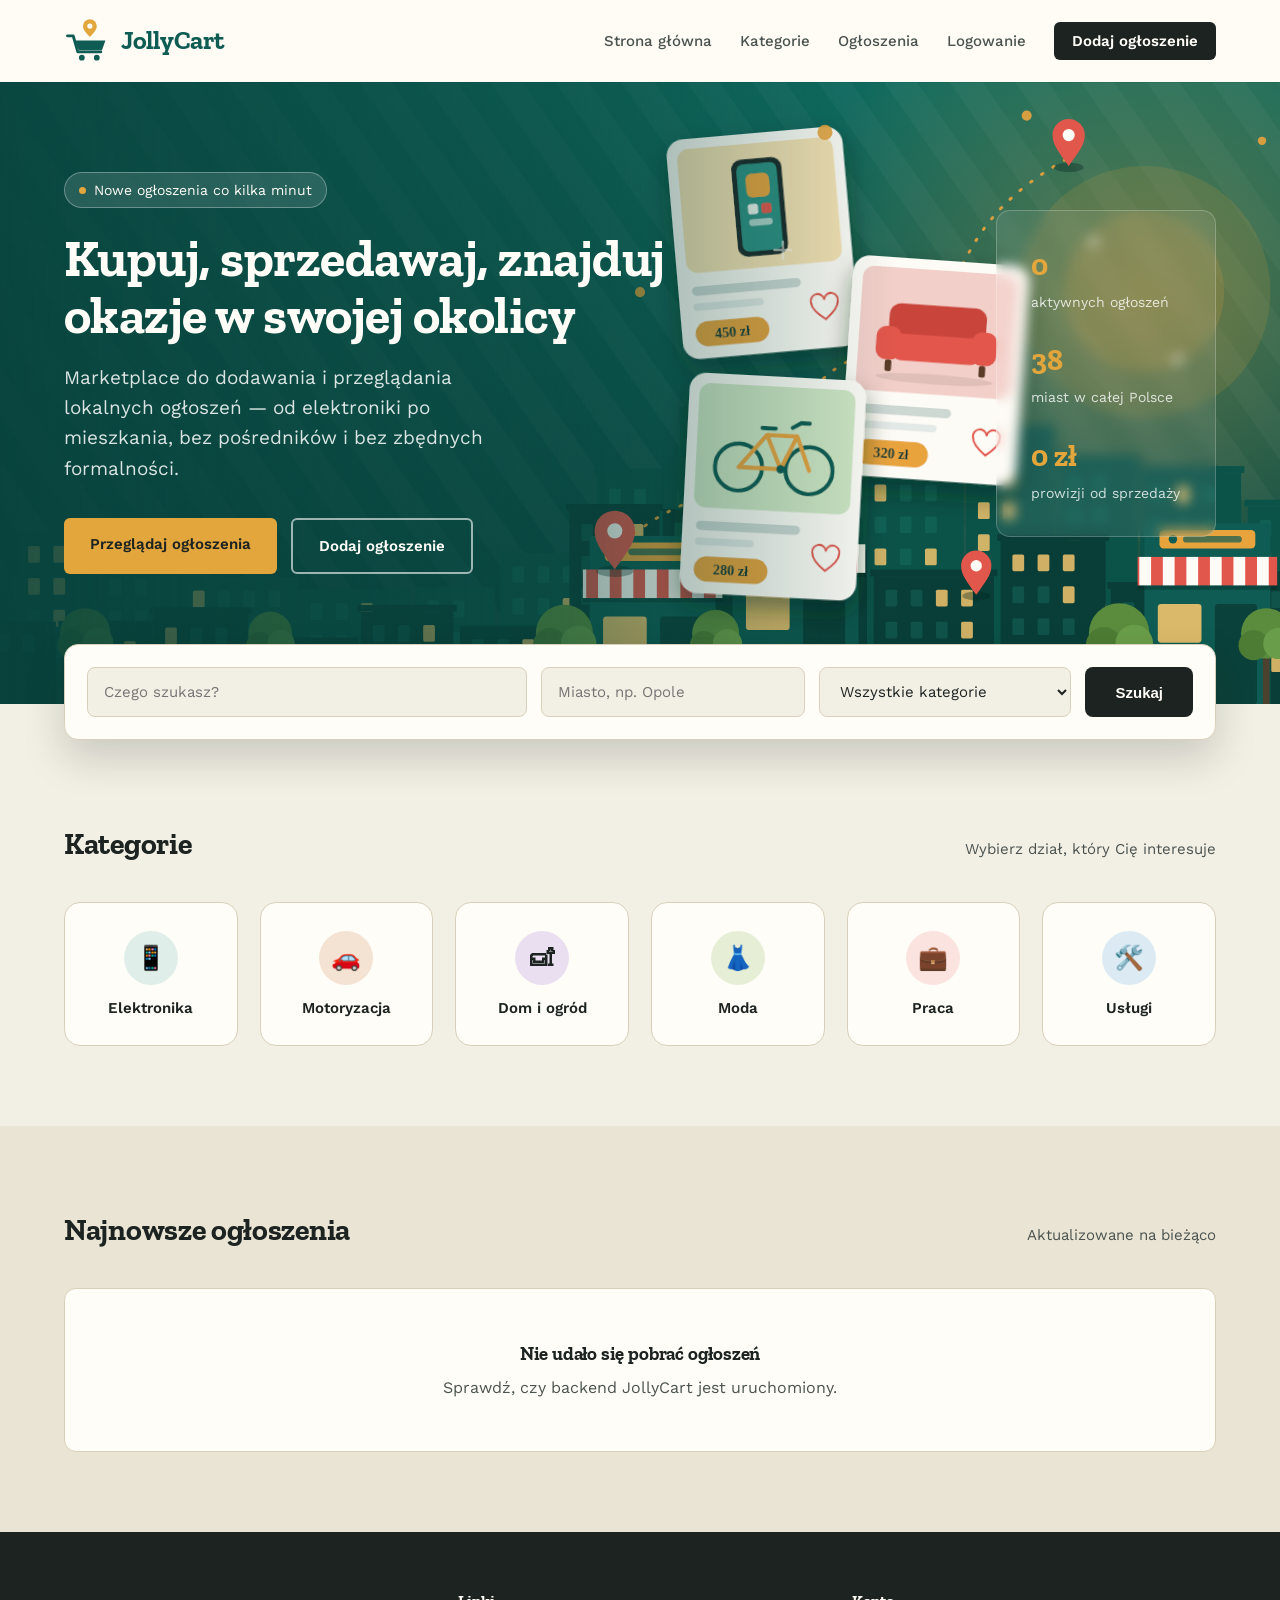
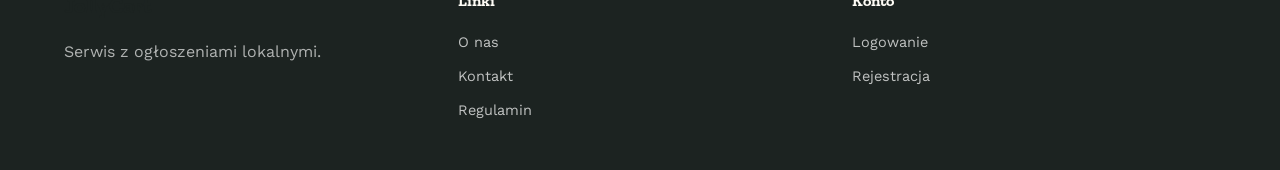
==== commit 043f9285: "new logo and background image" ====
--- a/frontend/pages/index.html
+++ b/frontend/pages/index.html
@@ -28,15 +28,33 @@
 
         <div class="logo">
           <a href="#" class="logo-link">
-            <svg
-              class="logo-icon"
-              width="45"
-              height="45"
-              viewBox="0 0 48 48"
-              fill="none"
-              xmlns="http://www.w3.org/2000/svg"
-              aria-hidden="true"
-            >
+              <svg
+                class="logo-icon"
+                width="46"
+                height="46"
+                viewBox="0 0 80 78"
+                fill="none"
+                xmlns="http://www.w3.org/2000/svg"
+                aria-hidden="true"
+              >
+                <path
+                  d="M45 32 C37 24 33 19 33 13 a12 12 0 0 1 24 0 c0 6 -4 11 -12 19z"
+                  fill="#e3a63c"
+                />
+                <circle cx="45" cy="13" r="4.5" fill="#fffdf7" />
+
+                <path
+                  d="M6 30 H16 L24 58 H64"
+                  stroke="#0e5c53"
+                  stroke-width="5"
+                  stroke-linecap="round"
+                  stroke-linejoin="round"
+                />
+                <path d="M18 38 H72 L66 55 H26 Z" fill="#0e5c53" />
+
+                <circle cx="31" cy="68" r="5" fill="#0e5c53" />
+                <circle cx="57" cy="68" r="5" fill="#0e5c53" />
+              </svg>          
               <path
                 d="M14 9 Q15 6 18 7"
                 stroke="#2f6b3a"
@@ -138,9 +156,7 @@
                      ========================= -->
 
                 <div class="notification-panel" id="notification-panel">
-                  <div class="notification-panel-header">
-                    <span>Powiadomienia</span>
-                  </div>
+                  <div class="notification-panel-header"></div>
 
                   <div class="notification-list" id="notification-list">
                     <div class="notification-empty">
@@ -311,17 +327,29 @@
         </div>
 
         <div class="category-grid" id="category-grid">
-          <button class="category-card" type="button" data-category-name="Elektronika">
+          <button
+            class="category-card"
+            type="button"
+            data-category-name="Elektronika"
+          >
             <span class="icon">📱</span>
             <span>Elektronika</span>
           </button>
 
-          <button class="category-card" type="button" data-category-name="Motoryzacja">
+          <button
+            class="category-card"
+            type="button"
+            data-category-name="Motoryzacja"
+          >
             <span class="icon">🚗</span>
             <span>Motoryzacja</span>
           </button>
 
-          <button class="category-card" type="button" data-category-name="Dom i ogród">
+          <button
+            class="category-card"
+            type="button"
+            data-category-name="Dom i ogród"
+          >
             <span class="icon">🛋</span>
             <span>Dom i ogród</span>
           </button>
@@ -331,12 +359,20 @@
             <span>Moda</span>
           </button>
 
-          <button class="category-card" type="button" data-category-name="Praca">
+          <button
+            class="category-card"
+            type="button"
+            data-category-name="Praca"
+          >
             <span class="icon">💼</span>
             <span>Praca</span>
           </button>
 
-          <button class="category-card" type="button" data-category-name="Usługi">
+          <button
+            class="category-card"
+            type="button"
+            data-category-name="Usługi"
+          >
             <span class="icon">🛠️</span>
             <span>Usługi</span>
           </button>
@@ -419,61 +455,5 @@
     <script src="../scripts/auth/auth.js"></script>
 
     <script src="../scripts/offers/index-offers.js"></script>
-
-    <!-- =========================
-         POWIADOMIENIA - JAVASCRIPT
-         ========================= -->
-
-    <script>
-      document.addEventListener("DOMContentLoaded", function () {
-        const notificationButton = document.getElementById(
-          "notification-button",
-        );
-
-        const notificationPanel = document.getElementById("notification-panel");
-
-        if (!notificationButton || !notificationPanel) {
-          return;
-        }
-
-        /*
-         * Kliknięcie dzwonka
-         */
-
-        notificationButton.addEventListener("click", function (event) {
-          event.stopPropagation();
-
-          notificationPanel.classList.toggle("open");
-        });
-
-        /*
-         * Kliknięcie wewnątrz okna
-         * nie zamyka go.
-         */
-
-        notificationPanel.addEventListener("click", function (event) {
-          event.stopPropagation();
-        });
-
-        /*
-         * Kliknięcie poza oknem
-         * zamyka powiadomienia.
-         */
-
-        document.addEventListener("click", function () {
-          notificationPanel.classList.remove("open");
-        });
-
-        /*
-         * ESC zamyka okno.
-         */
-
-        document.addEventListener("keydown", function (event) {
-          if (event.key === "Escape") {
-            notificationPanel.classList.remove("open");
-          }
-        });
-      });
-    </script>
   </body>
 </html>
--- a/frontend/styles/style.css
+++ b/frontend/styles/style.css
@@ -375,18 +375,13 @@
 
 .notification-panel-header {
   height: 64px;
-
-  display: flex;
-  align-items: center;
-
-  padding: 0 22px;
-
+  display: flex;
+  align-items: center;
+  justify-content: space-between;
+  gap: 14px;
+  padding: 0 18px;
   border-bottom: 1px solid #eeeeee;
-
-  font-size: 18px;
-  font-weight: 700;
-
-  color: #173b38;
+  background: #ffffff;
 }
 
 /* =========================================================
@@ -417,16 +412,21 @@
    ========================================================= */
 
 .notification-item {
-  display: flex;
-  gap: 12px;
-
-  padding: 14px 16px;
+  position: relative;
+
+  display: flex;
+  align-items: center;
+  gap: 13px;
+
+  padding: 13px 16px;
 
   border-bottom: 1px solid #eeeeee;
 
   cursor: pointer;
 
-  transition: background-color 0.15s ease;
+  transition:
+    background-color 0.15s ease,
+    transform 0.15s ease;
 }
 
 .notification-item:hover {
@@ -442,27 +442,81 @@
    ========================================================= */
 
 .notification-item-icon {
-  width: 38px;
-  height: 38px;
-
-  flex-shrink: 0;
+  position: relative;
+
+  width: 52px;
+  height: 52px;
+
+  flex: 0 0 52px;
 
   display: flex;
   align-items: center;
   justify-content: center;
 
   border-radius: 50%;
+
+  overflow: visible;
 
   background: #e8f1ef;
   color: var(--teal);
 }
 
+.notification-avatar-image,
+.notification-avatar-fallback {
+  width: 52px;
+  height: 52px;
+
+  display: flex;
+  align-items: center;
+  justify-content: center;
+
+  border-radius: 50%;
+
+  overflow: hidden;
+}
+
+.notification-avatar-image {
+  display: block;
+
+  object-fit: cover;
+
+  background: #e8f1ef;
+}
+
+.notification-avatar-fallback {
+  background: #e8f1ef;
+
+  color: var(--teal);
+
+  font-family: "Zilla Slab", Georgia, serif;
+  font-size: 24px;
+  font-weight: 700;
+}
+
+.notification-item-unread-dot {
+  position: absolute;
+
+  right: -2px;
+  bottom: 1px;
+
+  width: 13px;
+  height: 13px;
+
+  border: 2px solid #ffffff;
+
+  border-radius: 50%;
+
+  background: var(--berry);
+}
+
 /* =========================================================
    TREŚĆ POWIADOMIENIA
    ========================================================= */
 
 .notification-item-content {
   min-width: 0;
+  flex: 1;
+  padding-right: 4px;
 }
 
 .notification-item-title {
@@ -470,8 +524,13 @@
 
   font-size: 14px;
   font-weight: 700;
+  line-height: 1.35;
 
   color: #222222;
+
+  white-space: nowrap;
+  overflow: hidden;
+  text-overflow: ellipsis;
 }
 
 .notification-item-text {
@@ -479,6 +538,10 @@
   line-height: 1.4;
 
   color: #666666;
+
+  white-space: nowrap;
+  overflow: hidden;
+  text-overflow: ellipsis;
 }
 
 .notification-item-time {
@@ -513,29 +576,57 @@
 .hero {
   position: relative;
 
-  background: var(--teal);
   color: var(--white);
 
   padding: 90px 0 130px;
 
   overflow: hidden;
-}
-
+
+  background:
+    linear-gradient(
+      90deg,
+      rgba(8, 66, 60, 0.88) 0%,
+      rgba(8, 66, 60, 0.45) 45%,
+      rgba(8, 66, 60, 0) 70%
+    ),
+    url("../images/hero.svg") center / cover no-repeat,
+    var(--teal);
+}
+
+/* Usuwamy stare ukośne paski, bo ilustracja ma własne tło */
 .hero::before {
-  content: "";
-
-  position: absolute;
-  inset: 0;
-
-  background-image: repeating-linear-gradient(
-    115deg,
-    rgba(255, 255, 255, 0.06) 0px,
-    rgba(255, 255, 255, 0.06) 26px,
-    transparent 26px,
-    transparent 52px
-  );
-
-  pointer-events: none;
+  display: none;
+}
+
+.hero-stats {
+  background: rgba(8, 66, 60, 0.7);
+  backdrop-filter: blur(6px);
+  -webkit-backdrop-filter: blur(6px);
+}
+
+@media (max-width: 900px) {
+  .hero {
+    background: var(--teal);
+  }
+
+  .hero::before {
+    display: block;
+
+    content: "";
+
+    position: absolute;
+    inset: 0;
+
+    background-image: repeating-linear-gradient(
+      115deg,
+      rgba(255, 255, 255, 0.06) 0px,
+      rgba(255, 255, 255, 0.06) 26px,
+      transparent 26px,
+      transparent 52px
+    );
+
+    pointer-events: none;
+  }
 }
 
 .hero-content {
@@ -1436,14 +1527,12 @@
 
 .account-dropdown {
   position: absolute;
-
   top: calc(100% + 10px);
-  right: 0;
-
-  width: 280px;
+  left: 50%;
+
+  width: 340px;
 
   background: #ffffff;
-
   border-radius: 6px;
 
   box-shadow:
@@ -1455,7 +1544,7 @@
   opacity: 0;
   visibility: hidden;
 
-  transform: translateY(-8px);
+  transform: translateX(-50%) translateY(-8px);
 
   transition:
     opacity 0.18s ease,
@@ -1480,8 +1569,7 @@
 #auth-user:hover .account-dropdown {
   opacity: 1;
   visibility: visible;
-
-  transform: translateY(0);
+  transform: translateX(-50%) translateY(0);
 }
 
 /* =========================================================
@@ -1992,3 +2080,47 @@
     transition: none;
   }
 }
+
+.notification-panel-title {
+  flex: 1;
+  color: #173f3b;
+  font-size: 18px;
+  font-weight: 700;
+  line-height: 1.2;
+}
+
+.notification-mark-all {
+  flex-shrink: 0;
+  border: 1px solid #d8e3df;
+  border-radius: 7px;
+  background: #f5f9f7;
+  color: #17645d;
+  padding: 7px 10px;
+  font-family: inherit;
+  font-size: 12px;
+  font-weight: 600;
+  line-height: 1.2;
+  cursor: pointer;
+  transition:
+    background-color 0.2s ease,
+    border-color 0.2s ease,
+    color 0.2s ease,
+    transform 0.15s ease;
+}
+
+.notification-mark-all:hover:not(:disabled) {
+  background: #e6f1ed;
+  border-color: #bcd6cf;
+  color: #0d504a;
+}
+
+.notification-mark-all:active:not(:disabled) {
+  transform: scale(0.97);
+}
+
+.notification-mark-all:disabled {
+  background: #f7f7f7;
+  border-color: #e5e5e5;
+  color: #aaa;
+  cursor: default;
+}
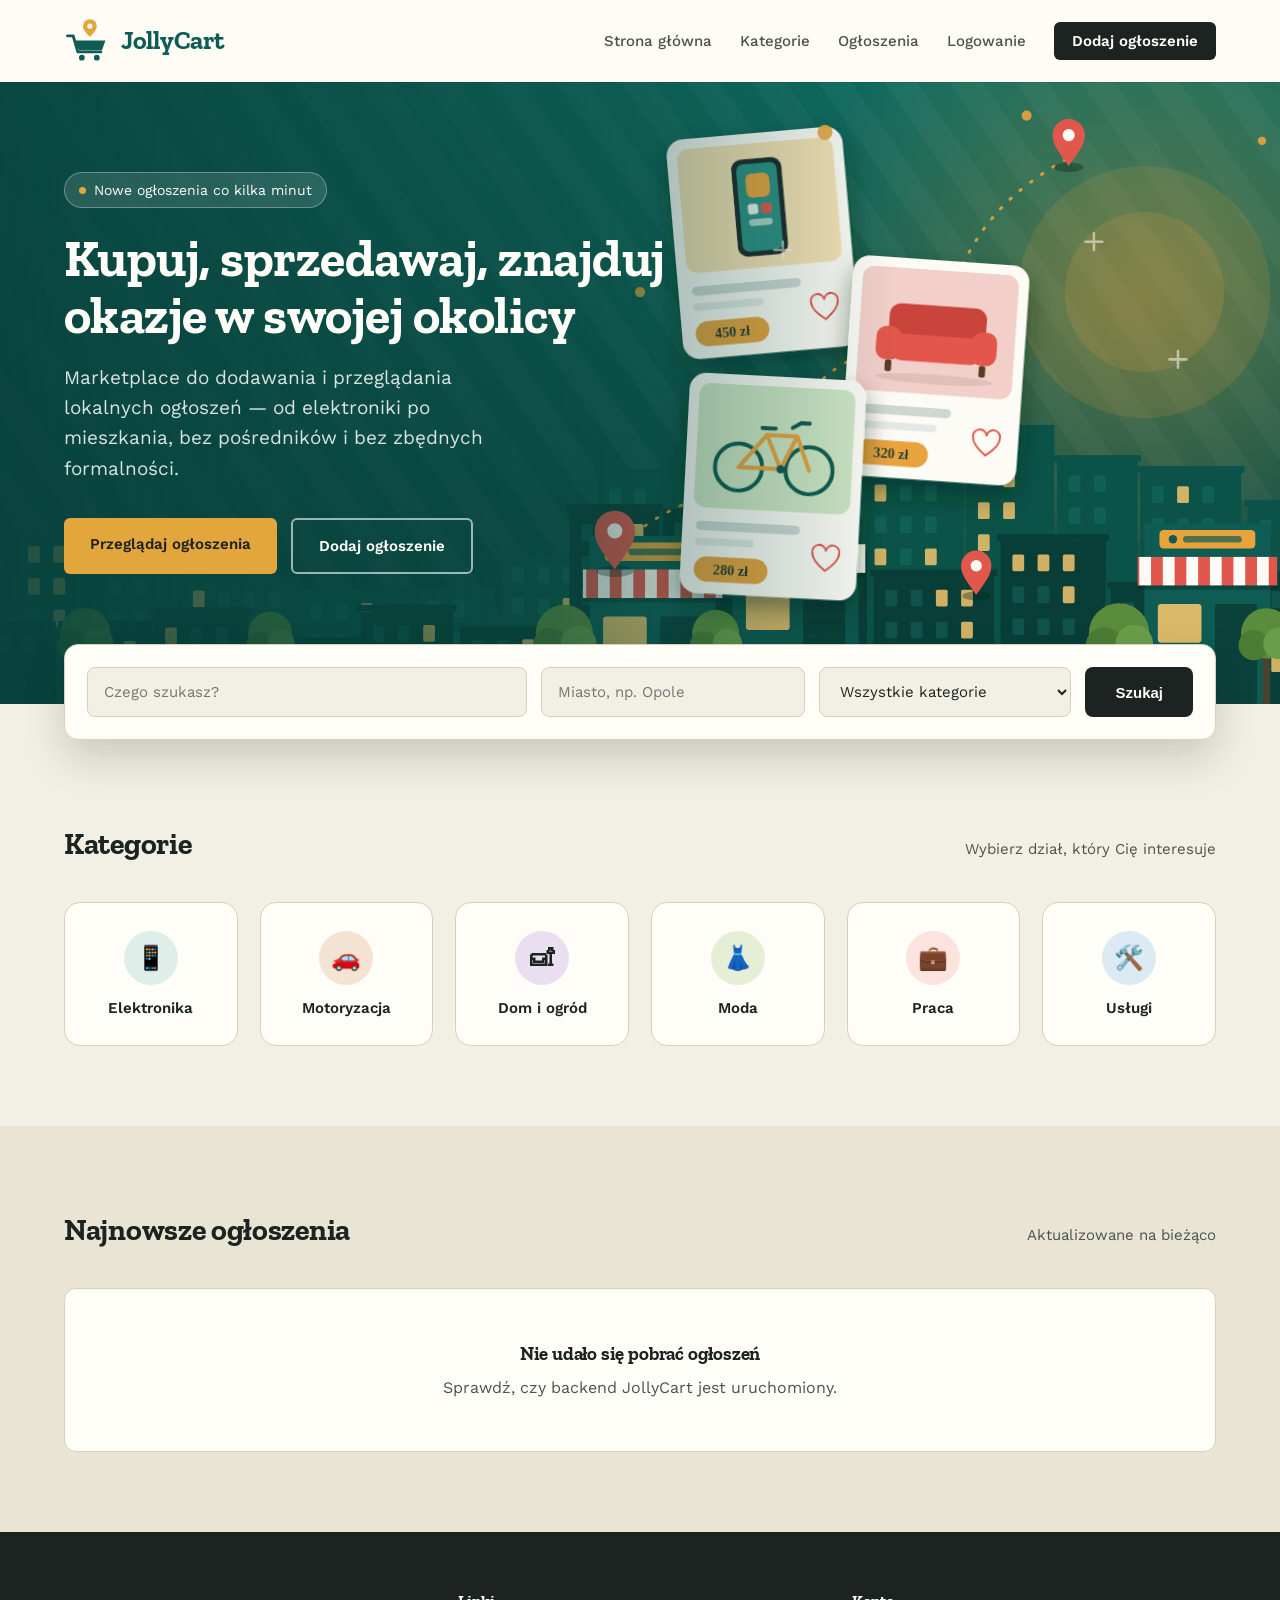
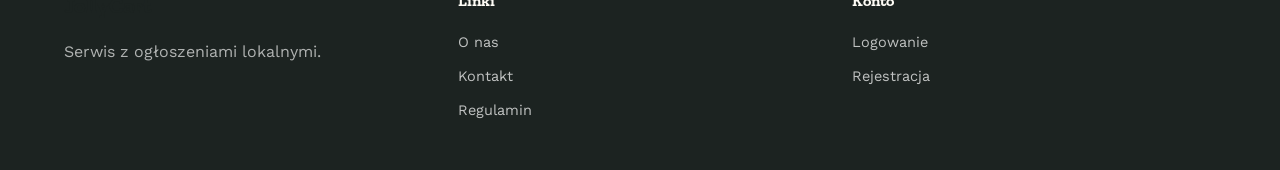
==== commit 13eb592d: "Update Style" ====
--- a/frontend/pages/index.html
+++ b/frontend/pages/index.html
@@ -142,6 +142,10 @@
                     ></path>
                   </svg>
 
+                  <!-- Tekst widoczny tylko na małych ekranach
+                       (zamiast ikony dzwonka). -->
+                  <span class="notification-label">Wiadomości</span>
+
                   <!-- Liczba nowych powiadomień.
                        Na razie ukryta. -->
 
@@ -262,22 +266,49 @@
         </div>
 
         <div class="hero-stats">
+          <div class="hero-stats-head">
+            <span class="live-dot"></span>
+            <span>JollyCart w liczbach</span>
+          </div>
+
+          <a href="#offers" class="stat stat-link">
+            <span class="stat-icon">
+              <svg viewBox="0 0 24 24" width="22" height="22" fill="none" stroke="currentColor" stroke-width="2" stroke-linecap="round" stroke-linejoin="round" aria-hidden="true">
+                <rect x="3" y="4" width="18" height="16" rx="2" />
+                <path d="M3 9h18M8 14h8" />
+              </svg>
+            </span>
+            <span class="stat-body">
+              <b id="active-offers-count"> 0 </b>
+              <span class="stat-label"> aktywnych ogłoszeń </span>
+            </span>
+            <span class="stat-arrow" aria-hidden="true">→</span>
+          </a>
+
           <div class="stat">
-            <b id="active-offers-count"> 0 </b>
-
-            <span> aktywnych ogłoszeń </span>
+            <span class="stat-icon">
+              <svg viewBox="0 0 24 24" width="22" height="22" fill="none" stroke="currentColor" stroke-width="2" stroke-linecap="round" stroke-linejoin="round" aria-hidden="true">
+                <path d="M12 21s-7-6.2-7-11a7 7 0 0 1 14 0c0 4.8-7 11-7 11z" />
+                <circle cx="12" cy="10" r="2.5" />
+              </svg>
+            </span>
+            <span class="stat-body">
+              <b class="stat-text">Dowolne miasto</b>
+              <span class="stat-label"> w całej Polsce </span>
+            </span>
           </div>
 
           <div class="stat">
-            <b>38</b>
-
-            <span> miast w całej Polsce </span>
-          </div>
-
-          <div class="stat">
-            <b>0 zł</b>
-
-            <span> prowizji od sprzedaży </span>
+            <span class="stat-icon">
+              <svg viewBox="0 0 24 24" width="22" height="22" fill="none" stroke="currentColor" stroke-width="2" stroke-linecap="round" stroke-linejoin="round" aria-hidden="true">
+                <path d="M20.6 13.4 13.4 20.6a2 2 0 0 1-2.8 0L3 13V3h10l7.6 7.6a2 2 0 0 1 0 2.8z" />
+                <circle cx="7.5" cy="7.5" r="1.2" />
+              </svg>
+            </span>
+            <span class="stat-body">
+              <b>0 zł</b>
+              <span class="stat-label"> prowizji od sprzedaży </span>
+            </span>
           </div>
         </div>
       </div>
@@ -453,7 +484,8 @@
     <script src="../scripts/animation/navScroll.js"></script>
 
     <script src="../scripts/auth/auth.js"></script>
+    <script src="../scripts/profile/profile-links.js"></script>
 
     <script src="../scripts/offers/index-offers.js"></script>
   </body>
-</html>
+</html>
--- a/frontend/styles/style.css
+++ b/frontend/styles/style.css
@@ -263,6 +263,11 @@
     transform 0.2s ease;
 }
 
+/* Tekst "Wiadomości" - widoczny tylko na małych ekranach */
+.notification-label {
+  display: none;
+}
+
 .notification-button:hover {
   background: transparent;
   color: var(--teal);
@@ -598,11 +603,1585 @@
   display: none;
 }
 
+.hero-content {
+  position: relative;
+
+  display: flex;
+  align-items: center;
+  justify-content: space-between;
+
+  gap: 40px;
+}
+
+.hero-text {
+  max-width: 620px;
+
+  animation: rise 0.7s ease-out both;
+}
+
+@keyframes rise {
+  from {
+    opacity: 0;
+    transform: translateY(14px);
+  }
+
+  to {
+    opacity: 1;
+    transform: translateY(0);
+  }
+}
+
+.hero-eyebrow {
+  display: inline-flex;
+  align-items: center;
+
+  gap: 8px;
+
+  background: rgba(255, 255, 255, 0.12);
+
+  border: 1px solid rgba(255, 255, 255, 0.3);
+
+  padding: 6px 14px;
+
+  border-radius: 999px;
+
+  font-size: 14px;
+
+  margin-bottom: 22px;
+}
+
+.hero-eyebrow .dot {
+  width: 7px;
+  height: 7px;
+
+  border-radius: 50%;
+
+  background: var(--amber);
+}
+
+.hero-text h1 {
+  font-size: 52px;
+  line-height: 1.08;
+
+  margin-bottom: 20px;
+
+  color: var(--white);
+}
+
+.hero-text p {
+  font-size: 19px;
+
+  margin-bottom: 34px;
+
+  color: rgba(255, 255, 255, 0.85);
+
+  max-width: 480px;
+}
+
+.hero-buttons {
+  display: flex;
+  gap: 14px;
+}
+
+/* =========================================================
+   BUTTONS
+   ========================================================= */
+
+.btn {
+  padding: 14px 26px;
+
+  text-decoration: none;
+
+  border-radius: var(--radius-tag);
+
+  font-weight: 600;
+  font-size: 15px;
+
+  transition:
+    transform 0.2s ease,
+    background 0.2s ease;
+
+  display: inline-block;
+}
+
+.btn.primary {
+  background: var(--amber);
+  color: var(--ink);
+}
+
+.btn.primary:hover {
+  background: #edb85a;
+  transform: translateY(-2px);
+}
+
+.btn.secondary {
+  background: transparent;
+
+  border: 2px solid rgba(255, 255, 255, 0.6);
+
+  color: var(--white);
+}
+
+.btn.secondary:hover {
+  border-color: var(--white);
+  transform: translateY(-2px);
+}
+
+/* =========================================================
+   HERO STATS
+   ========================================================= */
+
 .hero-stats {
-  background: rgba(8, 66, 60, 0.7);
+  display: none;
+  flex-direction: column;
+
+  width: 250px;
+  min-width: 0;
+
+  /* przesunięcie w prawo: im bardziej ujemna wartość, tym dalej w prawo */
+  margin-right: -40px;
+
+  padding: 16px 18px 6px;
+
+  background: rgba(255, 255, 255, 0.08);
   backdrop-filter: blur(6px);
   -webkit-backdrop-filter: blur(6px);
-}
+
+  border: 1px solid rgba(255, 255, 255, 0.22);
+  border-radius: 16px;
+  box-shadow: 0 14px 30px rgba(0, 0, 0, 0.22);
+}
+
+.hero-stats .stat b {
+  display: block;
+
+  font-family: "Zilla Slab", serif;
+  font-size: 24px;
+  line-height: 1.1;
+
+  color: var(--amber);
+}
+
+.hero-stats .stat span {
+  font-size: 14px;
+
+  color: rgba(255, 255, 255, 0.8);
+}
+
+.hero-stats-head {
+  display: flex;
+  align-items: center;
+  gap: 8px;
+  padding-bottom: 10px;
+  margin-bottom: 2px;
+  border-bottom: 1px solid rgba(255, 255, 255, 0.16);
+  font-size: 11px;
+  font-weight: 600;
+  letter-spacing: 0.08em;
+  text-transform: uppercase;
+  color: rgba(255, 255, 255, 0.7);
+}
+
+.live-dot {
+  width: 8px;
+  height: 8px;
+  border-radius: 50%;
+  background: #4ade80;
+  box-shadow: 0 0 0 0 rgba(74, 222, 128, 0.7);
+  animation: live-pulse 2s infinite;
+}
+
+@keyframes live-pulse {
+  70% {
+    box-shadow: 0 0 0 8px rgba(74, 222, 128, 0);
+  }
+  100% {
+    box-shadow: 0 0 0 0 rgba(74, 222, 128, 0);
+  }
+}
+
+.hero-stats .stat {
+  display: flex;
+  align-items: center;
+  gap: 12px;
+  padding: 11px 0;
+  text-decoration: none;
+  color: inherit;
+}
+
+.hero-stats .stat + .stat {
+  border-top: 1px solid rgba(255, 255, 255, 0.1);
+}
+
+.hero-stats .stat-icon {
+  flex: 0 0 auto;
+  display: grid;
+  place-items: center;
+  width: 34px;
+  height: 34px;
+  border-radius: 10px;
+  background: rgba(231, 168, 56, 0.16);
+  color: var(--amber);
+}
+
+.hero-stats .stat-icon svg {
+  width: 18px;
+  height: 18px;
+}
+
+.hero-stats .stat-body {
+  display: flex;
+  flex-direction: column;
+  flex: 1;
+  min-width: 0;
+}
+
+.hero-stats .stat b.stat-text {
+  font-size: 18px;
+}
+
+.hero-stats .stat .stat-label {
+  margin-top: 1px;
+  font-size: 12px;
+}
+
+.hero-stats .stat-arrow {
+  color: var(--amber);
+  font-size: 16px;
+  opacity: 0;
+  transform: translateX(-6px);
+  transition: opacity 0.2s ease, transform 0.2s ease;
+}
+
+.hero-stats .stat-link:hover .stat-arrow {
+  opacity: 1;
+  transform: translateX(0);
+}
+
+.hero-stats .stat-link:hover .stat-icon {
+  background: rgba(231, 168, 56, 0.28);
+}
+
+/* Panel pokazujemy tylko na szerokich ekranach - na węższych ilustracja
+   nachodzi na panel i zasłaniałaby obrazki. */
+@media (min-width: 1281px) {
+  .hero-stats {
+    display: flex;
+  }
+}
+
+/* =========================================================
+   SEARCH
+   ========================================================= */
+
+.search-section {
+  margin-top: -60px;
+
+  position: relative;
+  z-index: 10;
+}
+
+.search-box {
+  background: var(--white);
+
+  padding: 22px;
+
+  border-radius: 14px;
+
+  border: 1px solid var(--line);
+
+  box-shadow: 0 18px 40px rgba(28, 35, 33, 0.18);
+
+  display: grid;
+
+  grid-template-columns: 2fr 1.2fr 1.15fr auto;
+
+  gap: 14px;
+}
+
+.search-box input,
+.search-box select {
+  padding: 14px 16px;
+
+  border: 1px solid var(--line);
+
+  border-radius: 8px;
+
+  font-size: 15px;
+
+  font-family: "Work Sans", sans-serif;
+
+  background: var(--paper);
+
+  color: var(--ink);
+}
+
+.search-box input:focus,
+.search-box select:focus {
+  outline: none;
+
+  border-color: var(--teal);
+}
+
+.search-location-input {
+  min-width: 0;
+}
+
+.search-box button {
+  padding: 14px 30px;
+
+  border: none;
+
+  background: var(--ink);
+
+  color: var(--white);
+
+  border-radius: 8px;
+
+  font-size: 15px;
+  font-weight: 600;
+
+  cursor: pointer;
+
+  transition: background 0.2s ease;
+}
+
+.search-box button:hover {
+  background: var(--teal-dark);
+}
+
+/* =========================================================
+   CATEGORIES
+   ========================================================= */
+
+.categories {
+  padding: 80px 0;
+}
+
+.category-grid {
+  display: grid;
+
+  grid-template-columns: repeat(auto-fit, minmax(150px, 1fr));
+
+  gap: 22px;
+}
+
+.category-card {
+  appearance: none;
+  -webkit-appearance: none;
+  width: 100%;
+  color: var(--ink);
+  font-family: inherit;
+  background: var(--white);
+
+  border: 1px solid var(--line);
+
+  padding: 28px 16px;
+
+  border-radius: 16px;
+
+  text-align: center;
+
+  font-size: 15px;
+  font-weight: 600;
+
+  cursor: pointer;
+
+  transition:
+    border-color 0.2s ease,
+    transform 0.2s ease;
+}
+
+.category-card .icon {
+  width: 54px;
+  height: 54px;
+
+  margin: 0 auto 14px;
+
+  border-radius: 50%;
+
+  display: flex;
+  align-items: center;
+  justify-content: center;
+
+  font-size: 24px;
+
+  background: var(--paper-deep);
+}
+
+.category-card:nth-child(1) .icon {
+  background: #dfeee9;
+}
+
+.category-card:nth-child(2) .icon {
+  background: #f4e3d2;
+}
+
+.category-card:nth-child(3) .icon {
+  background: #eadff0;
+}
+
+.category-card:nth-child(4) .icon {
+  background: #e6efd6;
+}
+
+.category-card:nth-child(5) .icon {
+  background: #fbe3e0;
+}
+
+.category-card:nth-child(6) .icon {
+  background: #dcebf3;
+}
+
+.category-card:hover {
+  border-color: var(--teal);
+
+  transform: translateY(-4px);
+}
+
+/* =========================================================
+   OFFERS
+   ========================================================= */
+
+.offers {
+  padding: 80px 0;
+
+  background: var(--paper-deep);
+}
+
+.section-head {
+  display: flex;
+
+  align-items: baseline;
+  justify-content: space-between;
+
+  margin-bottom: 34px;
+}
+
+.categories h2,
+.offers h2 {
+  font-size: 30px;
+}
+
+.section-sub {
+  color: var(--ink-soft);
+  font-size: 15px;
+}
+
+.offers-grid {
+  display: grid;
+
+  grid-template-columns: repeat(auto-fill, minmax(250px, 1fr));
+
+  gap: 28px 24px;
+}
+
+/* =========================================================
+   KARTA OGŁOSZENIA
+   ========================================================= */
+
+.offer-card {
+  position: relative;
+
+  display: flex;
+  flex-direction: column;
+
+  color: inherit;
+  text-decoration: none;
+
+  cursor: pointer;
+
+  background: var(--white);
+
+  border-radius: 16px;
+
+  overflow: hidden;
+
+  border: 1px solid var(--line);
+
+  box-shadow: 0 6px 18px rgba(28, 35, 33, 0.06);
+
+  transition:
+    transform 0.25s ease,
+    box-shadow 0.25s ease,
+    border-color 0.25s ease;
+}
+
+.offer-card:hover {
+  transform: translateY(-6px);
+
+  border-color: rgba(14, 92, 83, 0.4);
+
+  box-shadow: 0 18px 36px rgba(28, 35, 33, 0.15);
+}
+
+.offer-card:focus-visible {
+  outline: 3px solid var(--amber);
+  outline-offset: 3px;
+}
+
+/* ---------- Zdjęcie ---------- */
+
+.offer-card-image {
+  position: relative;
+
+  display: flex;
+  align-items: center;
+  justify-content: center;
+
+  aspect-ratio: 4 / 3;
+
+  overflow: hidden;
+
+  background:
+    repeating-linear-gradient(
+      135deg,
+      rgba(14, 92, 83, 0.06) 0 12px,
+      transparent 12px 24px
+    ),
+    var(--paper-deep);
+}
+
+.offer-card-image img {
+  display: block;
+
+  width: 100%;
+  height: 100%;
+
+  object-fit: cover;
+
+  transition: transform 0.5s ease;
+}
+
+.offer-card:hover .offer-card-image img {
+  transform: scale(1.06);
+}
+
+/* Ikona, gdy ogłoszenie nie ma zdjęcia */
+.offer-card-icon {
+  display: flex;
+  align-items: center;
+  justify-content: center;
+
+  width: 76px;
+  height: 76px;
+
+  border-radius: 50%;
+
+  background: var(--white);
+
+  font-size: 34px;
+
+  box-shadow: 0 6px 16px rgba(28, 35, 33, 0.1);
+}
+
+/* Plakietka typu (Sprzedaż / Usługa / Praca) */
+.offer-type-badge {
+  position: absolute;
+
+  top: 12px;
+  left: 12px;
+
+  padding: 5px 11px;
+
+  border-radius: 999px;
+
+  background: rgba(28, 35, 33, 0.74);
+  color: var(--white);
+
+  font-size: 12px;
+  font-weight: 600;
+  letter-spacing: 0.03em;
+
+  backdrop-filter: blur(4px);
+  -webkit-backdrop-filter: blur(4px);
+}
+
+/* ---------- Treść ---------- */
+
+.offer-content {
+  flex: 1;
+
+  display: flex;
+  flex-direction: column;
+
+  padding: 18px 20px 16px;
+}
+
+.offer-category {
+  display: block;
+
+  margin-bottom: 6px;
+
+  color: var(--teal);
+
+  font-size: 11.5px;
+  font-weight: 600;
+
+  text-transform: uppercase;
+
+  letter-spacing: 0.12em;
+}
+
+.offer-content h3 {
+  display: -webkit-box;
+
+  margin-bottom: 12px;
+
+  overflow: hidden;
+
+  font-size: 22px;
+  font-weight: 700;
+  line-height: 1.2;
+
+  -webkit-box-orient: vertical;
+  -webkit-line-clamp: 2;
+
+  transition: color 0.2s ease;
+}
+
+.offer-card:hover .offer-content h3 {
+  color: var(--teal);
+}
+
+.price {
+  align-self: flex-start;
+
+  display: inline-block;
+
+  margin-bottom: 16px;
+  padding: 5px 16px;
+
+  background: var(--amber);
+  color: var(--ink);
+
+  /* Work Sans ma równe cyfry (lining) - Zilla Slab miał cyfry
+     o różnej wysokości, przez co cena wyglądała krzywo */
+  font-family: "Work Sans", Arial, sans-serif;
+
+  font-weight: 700;
+  font-size: 18px;
+  line-height: 1.3;
+
+  font-variant-numeric: lining-nums tabular-nums;
+
+  border-radius: 999px;
+}
+
+.price.is-negotiable {
+  background: var(--paper-deep);
+  color: var(--ink-soft);
+
+  font-size: 15px;
+  font-weight: 600;
+}
+
+/* ---------- Stopka karty ---------- */
+
+.offer-meta {
+  display: flex;
+  align-items: center;
+  justify-content: space-between;
+  gap: 10px;
+
+  margin-top: auto;
+  padding-top: 14px;
+
+  border-top: 1px dashed var(--line);
+
+  color: var(--ink-soft);
+
+  font-size: 13px;
+}
+
+.location {
+  display: flex;
+  align-items: center;
+  gap: 5px;
+
+  min-width: 0;
+
+  font-weight: 500;
+}
+
+.location svg {
+  flex-shrink: 0;
+
+  width: 15px;
+  height: 15px;
+
+  color: var(--teal);
+}
+
+.location span {
+  overflow: hidden;
+
+  white-space: nowrap;
+  text-overflow: ellipsis;
+}
+
+.date {
+  flex-shrink: 0;
+
+  font-size: 12.5px;
+}
+
+.offer-author {
+  display: flex;
+  align-items: center;
+  gap: 8px;
+
+  margin-top: 12px;
+
+  color: var(--ink-soft);
+
+  font-size: 13px;
+}
+
+.offer-author-avatar {
+  flex-shrink: 0;
+
+  display: flex;
+  align-items: center;
+  justify-content: center;
+
+  width: 26px;
+  height: 26px;
+
+  border-radius: 50%;
+
+  background: var(--teal-dark);
+  color: var(--white);
+
+  font-size: 12px;
+  font-weight: 600;
+  text-transform: uppercase;
+}
+
+.offer-author-name {
+  min-width: 0;
+
+  overflow: hidden;
+
+  white-space: nowrap;
+  text-overflow: ellipsis;
+}
+
+@media (max-width: 600px) {
+  .offers-grid {
+    grid-template-columns: 1fr;
+  }
+}
+
+.offers-loading-state,
+.offers-empty-state {
+  grid-column: 1 / -1;
+
+  padding: 50px 24px;
+
+  text-align: center;
+
+  background: var(--white);
+
+  border: 1px solid var(--line);
+
+  border-radius: 12px;
+
+  color: var(--ink-soft);
+}
+
+.offers-empty-state h3 {
+  margin-bottom: 6px;
+
+  color: var(--ink);
+}
+
+.offers-empty-state p {
+  color: var(--ink-soft);
+}
+
+/* =========================================================
+   FOOTER
+   ========================================================= */
+
+.footer {
+  background: var(--ink);
+
+  color: var(--white);
+
+  padding: 56px 0 40px;
+}
+
+.footer-content {
+  display: grid;
+
+  grid-template-columns: repeat(auto-fit, minmax(220px, 1fr));
+
+  gap: 30px;
+}
+
+.footer h3,
+.footer h4 {
+  margin-bottom: 16px;
+
+  font-family: "Zilla Slab", serif;
+}
+
+.footer h3 {
+  font-size: 22px;
+}
+
+.footer > .container > div:first-child p {
+  color: rgba(255, 255, 255, 0.65);
+
+  max-width: 260px;
+}
+
+.footer ul {
+  list-style: none;
+}
+
+.footer ul li {
+  margin-bottom: 8px;
+}
+
+.footer a {
+  color: rgba(255, 255, 255, 0.72);
+
+  text-decoration: none;
+
+  font-size: 14.5px;
+}
+
+.footer a:hover {
+  color: var(--amber);
+}
+
+/* =========================================================
+   AUTH
+   ========================================================= */
+
+.auth-page {
+  min-height: calc(100vh - 80px);
+
+  display: flex;
+
+  align-items: center;
+  justify-content: center;
+
+  padding: 60px 20px;
+
+  background: var(--paper);
+}
+
+.auth-container {
+  width: 100%;
+  max-width: 450px;
+}
+
+.auth-box {
+  background: var(--white);
+
+  padding: 40px 34px;
+
+  border-radius: 16px;
+
+  border: 1px solid var(--line);
+
+  box-shadow: 0 12px 35px rgba(28, 35, 33, 0.1);
+}
+
+.auth-box h1 {
+  font-size: 30px;
+
+  margin-bottom: 10px;
+
+  text-align: center;
+}
+
+.auth-box p {
+  text-align: center;
+
+  color: var(--ink-soft);
+
+  margin-bottom: 30px;
+}
+
+.auth-form {
+  display: flex;
+
+  flex-direction: column;
+
+  gap: 20px;
+}
+
+.auth-form[hidden] {
+  display: none;
+}
+
+.auth-box p.verify-info {
+  margin-bottom: 0;
+  font-size: 14.5px;
+}
+
+.form-group input.code-input {
+  text-align: center;
+  font-size: 24px;
+  letter-spacing: 8px;
+  font-weight: 700;
+}
+
+.auth-secondary-btn {
+  padding: 12px;
+
+  border: 1px solid var(--line);
+  border-radius: 8px;
+
+  background: var(--white);
+  color: var(--ink);
+
+  font-family: "Work Sans", sans-serif;
+  font-size: 14.5px;
+  font-weight: 600;
+
+  cursor: pointer;
+
+  transition: border-color 0.2s ease;
+}
+
+.auth-secondary-btn:hover:not(:disabled) {
+  border-color: var(--teal);
+}
+
+.auth-secondary-btn:disabled {
+  opacity: 0.55;
+  cursor: not-allowed;
+}
+
+.form-group {
+  display: flex;
+
+  flex-direction: column;
+}
+
+.form-group label {
+  margin-bottom: 8px;
+
+  font-weight: 600;
+
+  color: var(--ink);
+
+  font-size: 14.5px;
+}
+
+.form-group input {
+  padding: 13px 16px;
+
+  border: 1px solid var(--line);
+
+  border-radius: 8px;
+
+  font-size: 15px;
+
+  outline: none;
+
+  transition: border-color 0.2s ease;
+
+  font-family: "Work Sans", sans-serif;
+}
+
+.form-group input:focus {
+  border-color: var(--teal);
+}
+
+.auth-btn {
+  margin-top: 10px;
+
+  padding: 14px;
+
+  border: none;
+
+  border-radius: 8px;
+
+  background: var(--teal);
+
+  color: var(--white);
+
+  font-size: 15px;
+  font-weight: 700;
+
+  cursor: pointer;
+
+  transition: background 0.2s ease;
+}
+
+.auth-btn:hover {
+  background: var(--teal-dark);
+}
+
+.auth-footer {
+  margin-top: 20px;
+
+  text-align: center;
+
+  color: var(--ink-soft);
+}
+
+.auth-footer a {
+  color: var(--teal);
+
+  text-decoration: none;
+
+  font-weight: 600;
+}
+
+.auth-footer a:hover {
+  text-decoration: underline;
+}
+
+.oauth-btn {
+  width: 100%;
+
+  display: flex;
+
+  align-items: center;
+  justify-content: center;
+
+  gap: 10px;
+
+  padding: 12px 16px;
+
+  border: 1px solid var(--line);
+
+  border-radius: 8px;
+
+  background: var(--white);
+
+  color: var(--ink);
+
+  font-family: "Work Sans", sans-serif;
+
+  font-weight: 600;
+  font-size: 14.5px;
+
+  cursor: pointer;
+
+  transition:
+    border-color 0.2s ease,
+    box-shadow 0.2s ease;
+}
+
+.oauth-btn:hover {
+  border-color: var(--teal);
+
+  box-shadow: 0 4px 12px rgba(28, 35, 33, 0.08);
+}
+
+.oauth-divider {
+  display: flex;
+
+  align-items: center;
+
+  gap: 12px;
+
+  margin: 22px 0;
+
+  color: var(--ink-soft);
+
+  font-size: 13px;
+}
+
+.oauth-divider::before,
+.oauth-divider::after {
+  content: "";
+
+  flex: 1;
+
+  height: 1px;
+
+  background: var(--line);
+}
+
+/* =========================================================
+   ACCOUNT
+   ========================================================= */
+
+#auth-user {
+  position: relative;
+
+  display: flex;
+  align-items: center;
+
+  height: 100%;
+}
+
+.account-button {
+  position: relative;
+  display: flex;
+
+  align-items: center;
+
+  gap: 10px;
+
+  height: 48px;
+
+  padding: 0 18px;
+
+  border: none;
+
+  border-radius: var(--radius-tag);
+
+  background: var(--teal-dark);
+
+  color: #ffffff;
+
+  font-family: inherit;
+
+  font-size: 16px;
+  font-weight: 700;
+
+  cursor: pointer;
+
+  transition:
+    background-color 0.2s ease,
+    color 0.2s ease;
+}
+
+.account-button:hover {
+  background-color: var(--teal);
+}
+
+@media (min-width: 901px) {
+  #auth-user:hover .account-button {
+    background-color: var(--teal);
+  }
+
+  #auth-user:hover .account-arrow {
+    transform: rotate(225deg);
+
+    margin-top: 4px;
+  }
+
+  #auth-user:hover .account-dropdown {
+    opacity: 1;
+    visibility: visible;
+    transform: translateX(-50%) translateY(0);
+  }
+}
+
+.account-icon {
+  width: 26px;
+  height: 26px;
+
+  fill: none;
+
+  stroke: currentColor;
+
+  stroke-width: 1.8;
+
+  stroke-linecap: round;
+  stroke-linejoin: round;
+
+  flex-shrink: 0;
+}
+
+.account-arrow {
+  width: 9px;
+  height: 9px;
+
+  border-right: 1.5px solid currentColor;
+  border-bottom: 1.5px solid currentColor;
+
+  transform: rotate(45deg);
+
+  margin-left: 6px;
+  margin-top: -4px;
+
+  transition:
+    transform 0.2s ease,
+    margin-top 0.2s ease;
+}
+
+/* Desktop: rozwijanie po najechaniu myszką */
+/* =========================================================
+   ACCOUNT DROPDOWN
+   ========================================================= */
+
+.account-dropdown {
+  position: absolute;
+  top: calc(100% + 10px);
+  left: 50%;
+
+  width: 340px;
+
+  background: #ffffff;
+  border-radius: 6px;
+
+  box-shadow:
+    0 8px 24px rgba(0, 0, 0, 0.12),
+    0 2px 6px rgba(0, 0, 0, 0.08);
+
+  overflow: hidden;
+
+  opacity: 0;
+  visibility: hidden;
+
+  transform: translateX(-50%) translateY(-8px);
+
+  transition:
+    opacity 0.18s ease,
+    transform 0.18s ease,
+    visibility 0.18s ease;
+
+  z-index: 1000;
+}
+
+.account-dropdown::before {
+  content: "";
+
+  position: absolute;
+
+  top: -12px;
+  left: 0;
+
+  width: 100%;
+  height: 12px;
+}
+
+/* =========================================================
+   ACCOUNT USER HEADER
+   ========================================================= */
+
+.account-user {
+  display: flex;
+
+  align-items: center;
+
+  gap: 12px;
+
+  padding: 18px 18px 16px;
+
+  border-bottom: 1px solid #eeeeee;
+}
+
+.account-avatar {
+  width: 48px;
+  height: 48px;
+
+  border-radius: 50%;
+
+  background: #e8eeee;
+
+  display: flex;
+
+  align-items: center;
+  justify-content: center;
+
+  color: #5b7779;
+
+  flex-shrink: 0;
+}
+
+.account-avatar img.account-avatar-image {
+  width: 100%;
+  height: 100%;
+
+  object-fit: cover;
+
+  border-radius: 50%;
+
+  display: block;
+}
+
+.account-avatar svg {
+  width: 28px;
+  height: 28px;
+}
+
+.account-user-info {
+  min-width: 0;
+}
+
+.account-nickname {
+  margin: 0;
+
+  font-size: 17px;
+  font-weight: 700;
+
+  color: #183f42;
+
+  white-space: nowrap;
+
+  overflow: hidden;
+
+  text-overflow: ellipsis;
+}
+
+.account-id {
+  margin: 4px 0 0;
+
+  font-size: 12px;
+
+  color: #6f8587;
+}
+
+/* =========================================================
+   ACCOUNT MENU
+   ========================================================= */
+
+.account-menu-title {
+  padding: 14px 18px 7px;
+
+  color: #3e6669;
+
+  font-size: 16px;
+  font-weight: 700;
+}
+
+.account-menu {
+  padding: 0 8px 8px;
+}
+
+.account-menu-item {
+  display: flex;
+
+  align-items: center;
+
+  width: 100%;
+
+  min-height: 42px;
+
+  padding: 0 10px;
+
+  border: none;
+
+  border-radius: 5px;
+
+  background: transparent;
+
+  color: #202020;
+
+  text-decoration: none;
+
+  font-family: inherit;
+
+  font-size: 15px;
+
+  cursor: pointer;
+
+  box-sizing: border-box;
+
+  transition:
+    background-color 0.15s ease,
+    color 0.15s ease;
+}
+
+.account-menu-item:hover {
+  background: #f2f6f6;
+
+  color: var(--teal);
+}
+
+.account-menu-icon {
+  width: 19px;
+  height: 19px;
+
+  margin-right: 10px;
+
+  fill: none;
+
+  stroke: currentColor;
+
+  stroke-width: 1.8;
+
+  flex-shrink: 0;
+}
+
+.account-logout-wrapper {
+  border-top: 1px solid #dddddd;
+
+  padding: 6px 8px;
+}
+
+.account-logout {
+  color: #252525;
+}
+
+.account-logout:hover {
+  background: #f5f5f5;
+}
+
+/* =========================================================
+   LOGIN LINK
+   ========================================================= */
+
+.nav-links .auth-login-link {
+  color: var(--ink-soft);
+
+  text-decoration: none;
+
+  font-size: 15px;
+  font-weight: 500;
+
+  transition: color 0.2s ease;
+}
+
+.nav-links .auth-login-link:hover {
+  color: var(--teal);
+}
+
+/* =========================================================
+   NAV DROPDOWN
+   ========================================================= */
+
+#categories,
+#offers {
+  scroll-margin-top: -40px;
+}
+
+#search {
+  scroll-margin-top: 20px;
+}
+
+.nav-dropdown {
+  position: relative;
+
+  display: flex;
+
+  align-items: center;
+}
+
+.nav-dropdown-button {
+  display: flex;
+
+  align-items: center;
+
+  gap: 10px;
+
+  height: 48px;
+
+  padding: 0 16px;
+
+  border: 1px solid var(--line);
+
+  border-radius: var(--radius-tag);
+
+  background: transparent;
+
+  color: var(--ink);
+
+  font-family: inherit;
+
+  font-size: 16px;
+  font-weight: 600;
+
+  cursor: pointer;
+
+  transition:
+    background-color 0.2s ease,
+    border-color 0.2s ease;
+}
+
+.nav-dropdown:hover .nav-dropdown-button {
+  background-color: var(--paper-deep);
+
+  border-color: var(--teal);
+}
+
+.nav-dropdown-icon {
+  width: 22px;
+  height: 22px;
+
+  fill: none;
+
+  stroke: currentColor;
+
+  stroke-width: 1.8;
+
+  stroke-linecap: round;
+  stroke-linejoin: round;
+
+  flex-shrink: 0;
+}
+
+.nav-dropdown-arrow {
+  width: 9px;
+  height: 9px;
+
+  border-right: 1.5px solid currentColor;
+  border-bottom: 1.5px solid currentColor;
+
+  transform: rotate(45deg);
+
+  margin-left: 4px;
+  margin-top: -4px;
+
+  transition:
+    transform 0.2s ease,
+    margin-top 0.2s ease;
+}
+
+.nav-dropdown:hover .nav-dropdown-arrow {
+  transform: rotate(225deg);
+
+  margin-top: 4px;
+}
+
+.nav-dropdown-menu {
+  position: absolute;
+
+  top: calc(100% + 10px);
+
+  /* Wyśrodkowany pod przyciskiem "Przeglądaj" */
+  left: 50%;
+
+  width: 220px;
+
+  padding: 8px;
+
+  background: #ffffff;
+
+  border-radius: 6px;
+
+  box-shadow:
+    0 8px 24px rgba(0, 0, 0, 0.12),
+    0 2px 6px rgba(0, 0, 0, 0.08);
+
+  opacity: 0;
+  visibility: hidden;
+
+  transform: translateX(-50%) translateY(-8px);
+
+  transition:
+    opacity 0.18s ease,
+    transform 0.18s ease,
+    visibility 0.18s ease;
+
+  z-index: 1000;
+}
+
+.nav-dropdown-menu::before {
+  content: "";
+
+  position: absolute;
+
+  top: -12px;
+  left: 0;
+
+  width: 100%;
+  height: 12px;
+}
+
+.nav-dropdown:hover .nav-dropdown-menu {
+  opacity: 1;
+  visibility: visible;
+
+  transform: translateX(-50%) translateY(0);
+}
+
+/* =========================================================
+   RESPONSIVE
+   ========================================================= */
 
 @media (max-width: 900px) {
   .hero {
@@ -627,1291 +2206,7 @@
 
     pointer-events: none;
   }
-}
-
-.hero-content {
-  position: relative;
-
-  display: flex;
-  align-items: center;
-  justify-content: space-between;
-
-  gap: 40px;
-}
-
-.hero-text {
-  max-width: 620px;
-
-  animation: rise 0.7s ease-out both;
-}
-
-@keyframes rise {
-  from {
-    opacity: 0;
-    transform: translateY(14px);
-  }
-
-  to {
-    opacity: 1;
-    transform: translateY(0);
-  }
-}
-
-.hero-eyebrow {
-  display: inline-flex;
-  align-items: center;
-
-  gap: 8px;
-
-  background: rgba(255, 255, 255, 0.12);
-
-  border: 1px solid rgba(255, 255, 255, 0.3);
-
-  padding: 6px 14px;
-
-  border-radius: 999px;
-
-  font-size: 14px;
-
-  margin-bottom: 22px;
-}
-
-.hero-eyebrow .dot {
-  width: 7px;
-  height: 7px;
-
-  border-radius: 50%;
-
-  background: var(--amber);
-}
-
-.hero-text h1 {
-  font-size: 52px;
-  line-height: 1.08;
-
-  margin-bottom: 20px;
-
-  color: var(--white);
-}
-
-.hero-text p {
-  font-size: 19px;
-
-  margin-bottom: 34px;
-
-  color: rgba(255, 255, 255, 0.85);
-
-  max-width: 480px;
-}
-
-.hero-buttons {
-  display: flex;
-  gap: 14px;
-}
-
-/* =========================================================
-   BUTTONS
-   ========================================================= */
-
-.btn {
-  padding: 14px 26px;
-
-  text-decoration: none;
-
-  border-radius: var(--radius-tag);
-
-  font-weight: 600;
-  font-size: 15px;
-
-  transition:
-    transform 0.2s ease,
-    background 0.2s ease;
-
-  display: inline-block;
-}
-
-.btn.primary {
-  background: var(--amber);
-  color: var(--ink);
-}
-
-.btn.primary:hover {
-  background: #edb85a;
-  transform: translateY(-2px);
-}
-
-.btn.secondary {
-  background: transparent;
-
-  border: 2px solid rgba(255, 255, 255, 0.6);
-
-  color: var(--white);
-}
-
-.btn.secondary:hover {
-  border-color: var(--white);
-  transform: translateY(-2px);
-}
-
-/* =========================================================
-   HERO STATS
-   ========================================================= */
-
-.hero-stats {
-  display: none;
-
-  flex-direction: column;
-
-  gap: 22px;
-
-  background: rgba(255, 255, 255, 0.08);
-
-  border: 1px solid rgba(255, 255, 255, 0.22);
-
-  border-radius: 14px;
-
-  padding: 30px 34px;
-
-  min-width: 220px;
-}
-
-.hero-stats .stat b {
-  display: block;
-
-  font-family: "Zilla Slab", serif;
-
-  font-size: 30px;
-
-  color: var(--amber);
-}
-
-.hero-stats .stat span {
-  font-size: 14px;
-
-  color: rgba(255, 255, 255, 0.8);
-}
-
-/* =========================================================
-   SEARCH
-   ========================================================= */
-
-.search-section {
-  margin-top: -60px;
-
-  position: relative;
-  z-index: 10;
-}
-
-.search-box {
-  background: var(--white);
-
-  padding: 22px;
-
-  border-radius: 14px;
-
-  border: 1px solid var(--line);
-
-  box-shadow: 0 18px 40px rgba(28, 35, 33, 0.18);
-
-  display: grid;
-
-  grid-template-columns: 2fr 1.2fr 1.15fr auto;
-
-  gap: 14px;
-}
-
-.search-box input,
-.search-box select {
-  padding: 14px 16px;
-
-  border: 1px solid var(--line);
-
-  border-radius: 8px;
-
-  font-size: 15px;
-
-  font-family: "Work Sans", sans-serif;
-
-  background: var(--paper);
-
-  color: var(--ink);
-}
-
-.search-box input:focus,
-.search-box select:focus {
-  outline: none;
-
-  border-color: var(--teal);
-}
-
-.search-location-input {
-  min-width: 0;
-}
-
-.search-box button {
-  padding: 14px 30px;
-
-  border: none;
-
-  background: var(--ink);
-
-  color: var(--white);
-
-  border-radius: 8px;
-
-  font-size: 15px;
-  font-weight: 600;
-
-  cursor: pointer;
-
-  transition: background 0.2s ease;
-}
-
-.search-box button:hover {
-  background: var(--teal-dark);
-}
-
-/* =========================================================
-   CATEGORIES
-   ========================================================= */
-
-.categories {
-  padding: 80px 0;
-}
-
-.category-grid {
-  display: grid;
-
-  grid-template-columns: repeat(auto-fit, minmax(150px, 1fr));
-
-  gap: 22px;
-}
-
-.category-card {
-  appearance: none;
-  -webkit-appearance: none;
-  width: 100%;
-  color: var(--ink);
-  font-family: inherit;
-  background: var(--white);
-
-  border: 1px solid var(--line);
-
-  padding: 28px 16px;
-
-  border-radius: 16px;
-
-  text-align: center;
-
-  font-size: 15px;
-  font-weight: 600;
-
-  cursor: pointer;
-
-  transition:
-    border-color 0.2s ease,
-    transform 0.2s ease;
-}
-
-.category-card .icon {
-  width: 54px;
-  height: 54px;
-
-  margin: 0 auto 14px;
-
-  border-radius: 50%;
-
-  display: flex;
-  align-items: center;
-  justify-content: center;
-
-  font-size: 24px;
-
-  background: var(--paper-deep);
-}
-
-.category-card:nth-child(1) .icon {
-  background: #dfeee9;
-}
-
-.category-card:nth-child(2) .icon {
-  background: #f4e3d2;
-}
-
-.category-card:nth-child(3) .icon {
-  background: #eadff0;
-}
-
-.category-card:nth-child(4) .icon {
-  background: #e6efd6;
-}
-
-.category-card:nth-child(5) .icon {
-  background: #fbe3e0;
-}
-
-.category-card:nth-child(6) .icon {
-  background: #dcebf3;
-}
-
-.category-card:hover {
-  border-color: var(--teal);
-
-  transform: translateY(-4px);
-}
-
-/* =========================================================
-   OFFERS
-   ========================================================= */
-
-.offers {
-  padding: 80px 0;
-
-  background: var(--paper-deep);
-}
-
-.section-head {
-  display: flex;
-
-  align-items: baseline;
-  justify-content: space-between;
-
-  margin-bottom: 34px;
-}
-
-.categories h2,
-.offers h2 {
-  font-size: 30px;
-}
-
-.section-sub {
-  color: var(--ink-soft);
-  font-size: 15px;
-}
-
-.offers-grid {
-  display: grid;
-
-  grid-template-columns: repeat(auto-fit, minmax(260px, 1fr));
-
-  gap: 26px;
-}
-
-.offer-card {
-  position: relative;
-
-  display: block;
-
-  color: inherit;
-  text-decoration: none;
-
-  cursor: pointer;
-
-  background: var(--white);
-
-  border-radius: 12px;
-
-  overflow: hidden;
-
-  border: 1px solid var(--line);
-
-  transition:
-    transform 0.2s ease,
-    box-shadow 0.2s ease;
-}
-
-.offer-card::before {
-  content: "";
-
-  position: absolute;
-
-  top: -11px;
-  left: 24px;
-
-  width: 22px;
-  height: 22px;
-
-  border-radius: 50%;
-
-  background: var(--paper-deep);
-
-  z-index: 2;
-}
-
-.offer-card:hover {
-  transform: translateY(-6px);
-
-  box-shadow: 0 16px 30px rgba(28, 35, 33, 0.14);
-}
-
-.offer-card img {
-  width: 100%;
-
-  display: block;
-
-  aspect-ratio: 5 / 3;
-
-  object-fit: cover;
-}
-
-.offer-card-image {
-  display: flex;
-
-  align-items: center;
-  justify-content: center;
-
-  aspect-ratio: 5 / 3;
-
-  background: var(--paper-deep);
-
-  font-size: 58px;
-}
-
-.offer-card-image img {
-  display: block;
-
-  width: 100%;
-  height: 100%;
-
-  object-fit: cover;
-}
-
-.offer-content {
-  padding: 18px 20px 20px;
-
-  border-top: 1px dashed var(--line);
-}
-
-.offer-content h3 {
-  font-size: 19px;
-
-  margin-bottom: 10px;
-
-  font-weight: 600;
-}
-
-.price {
-  display: inline-block;
-
-  background: var(--amber);
-
-  color: var(--ink);
-
-  font-family: "Zilla Slab", serif;
-
-  font-weight: 700;
-  font-size: 18px;
-
-  padding: 3px 12px;
-
-  border-radius: 999px;
-
-  margin-bottom: 10px;
-}
-
-.location,
-.date {
-  color: var(--ink-soft);
-
-  font-size: 13.5px;
-}
-
-.location {
-  margin-top: 2px;
-}
-
-.date {
-  margin-top: 4px;
-}
-
-.offer-category {
-  display: block;
-
-  margin-bottom: 5px;
-
-  color: var(--teal);
-
-  font-size: 12px;
-  font-weight: 700;
-
-  text-transform: uppercase;
-
-  letter-spacing: 0.04em;
-}
-
-.offer-author {
-  margin-top: 6px;
-
-  color: var(--ink-soft);
-
-  font-size: 12px;
-}
-
-.offers-loading-state,
-.offers-empty-state {
-  grid-column: 1 / -1;
-
-  padding: 50px 24px;
-
-  text-align: center;
-
-  background: var(--white);
-
-  border: 1px solid var(--line);
-
-  border-radius: 12px;
-
-  color: var(--ink-soft);
-}
-
-.offers-empty-state h3 {
-  margin-bottom: 6px;
-
-  color: var(--ink);
-}
-
-.offers-empty-state p {
-  color: var(--ink-soft);
-}
-
-/* =========================================================
-   FOOTER
-   ========================================================= */
-
-.footer {
-  background: var(--ink);
-
-  color: var(--white);
-
-  padding: 56px 0 40px;
-}
-
-.footer-content {
-  display: grid;
-
-  grid-template-columns: repeat(auto-fit, minmax(220px, 1fr));
-
-  gap: 30px;
-}
-
-.footer h3,
-.footer h4 {
-  margin-bottom: 16px;
-
-  font-family: "Zilla Slab", serif;
-}
-
-.footer h3 {
-  font-size: 22px;
-}
-
-.footer > .container > div:first-child p {
-  color: rgba(255, 255, 255, 0.65);
-
-  max-width: 260px;
-}
-
-.footer ul {
-  list-style: none;
-}
-
-.footer ul li {
-  margin-bottom: 8px;
-}
-
-.footer a {
-  color: rgba(255, 255, 255, 0.72);
-
-  text-decoration: none;
-
-  font-size: 14.5px;
-}
-
-.footer a:hover {
-  color: var(--amber);
-}
-
-/* =========================================================
-   AUTH
-   ========================================================= */
-
-.auth-page {
-  min-height: calc(100vh - 80px);
-
-  display: flex;
-
-  align-items: center;
-  justify-content: center;
-
-  padding: 60px 20px;
-
-  background: var(--paper);
-}
-
-.auth-container {
-  width: 100%;
-  max-width: 450px;
-}
-
-.auth-box {
-  background: var(--white);
-
-  padding: 40px 34px;
-
-  border-radius: 16px;
-
-  border: 1px solid var(--line);
-
-  box-shadow: 0 12px 35px rgba(28, 35, 33, 0.1);
-}
-
-.auth-box h1 {
-  font-size: 30px;
-
-  margin-bottom: 10px;
-
-  text-align: center;
-}
-
-.auth-box p {
-  text-align: center;
-
-  color: var(--ink-soft);
-
-  margin-bottom: 30px;
-}
-
-.auth-form {
-  display: flex;
-
-  flex-direction: column;
-
-  gap: 20px;
-}
-
-.form-group {
-  display: flex;
-
-  flex-direction: column;
-}
-
-.form-group label {
-  margin-bottom: 8px;
-
-  font-weight: 600;
-
-  color: var(--ink);
-
-  font-size: 14.5px;
-}
-
-.form-group input {
-  padding: 13px 16px;
-
-  border: 1px solid var(--line);
-
-  border-radius: 8px;
-
-  font-size: 15px;
-
-  outline: none;
-
-  transition: border-color 0.2s ease;
-
-  font-family: "Work Sans", sans-serif;
-}
-
-.form-group input:focus {
-  border-color: var(--teal);
-}
-
-.auth-btn {
-  margin-top: 10px;
-
-  padding: 14px;
-
-  border: none;
-
-  border-radius: 8px;
-
-  background: var(--teal);
-
-  color: var(--white);
-
-  font-size: 15px;
-  font-weight: 700;
-
-  cursor: pointer;
-
-  transition: background 0.2s ease;
-}
-
-.auth-btn:hover {
-  background: var(--teal-dark);
-}
-
-.auth-footer {
-  margin-top: 20px;
-
-  text-align: center;
-
-  color: var(--ink-soft);
-}
-
-.auth-footer a {
-  color: var(--teal);
-
-  text-decoration: none;
-
-  font-weight: 600;
-}
-
-.auth-footer a:hover {
-  text-decoration: underline;
-}
-
-.oauth-btn {
-  width: 100%;
-
-  display: flex;
-
-  align-items: center;
-  justify-content: center;
-
-  gap: 10px;
-
-  padding: 12px 16px;
-
-  border: 1px solid var(--line);
-
-  border-radius: 8px;
-
-  background: var(--white);
-
-  color: var(--ink);
-
-  font-family: "Work Sans", sans-serif;
-
-  font-weight: 600;
-  font-size: 14.5px;
-
-  cursor: pointer;
-
-  transition:
-    border-color 0.2s ease,
-    box-shadow 0.2s ease;
-}
-
-.oauth-btn:hover {
-  border-color: var(--teal);
-
-  box-shadow: 0 4px 12px rgba(28, 35, 33, 0.08);
-}
-
-.oauth-divider {
-  display: flex;
-
-  align-items: center;
-
-  gap: 12px;
-
-  margin: 22px 0;
-
-  color: var(--ink-soft);
-
-  font-size: 13px;
-}
-
-.oauth-divider::before,
-.oauth-divider::after {
-  content: "";
-
-  flex: 1;
-
-  height: 1px;
-
-  background: var(--line);
-}
-
-/* =========================================================
-   ACCOUNT
-   ========================================================= */
-
-#auth-user {
-  position: relative;
-
-  display: flex;
-  align-items: center;
-
-  height: 100%;
-}
-
-.account-button {
-  display: flex;
-
-  align-items: center;
-
-  gap: 10px;
-
-  height: 48px;
-
-  padding: 0 18px;
-
-  border: none;
-
-  border-radius: var(--radius-tag);
-
-  background: var(--teal-dark);
-
-  color: #ffffff;
-
-  font-family: inherit;
-
-  font-size: 16px;
-  font-weight: 700;
-
-  cursor: pointer;
-
-  transition:
-    background-color 0.2s ease,
-    color 0.2s ease;
-}
-
-.account-button:hover,
-#auth-user:hover .account-button {
-  background-color: var(--teal);
-}
-
-.account-icon {
-  width: 26px;
-  height: 26px;
-
-  fill: none;
-
-  stroke: currentColor;
-
-  stroke-width: 1.8;
-
-  stroke-linecap: round;
-  stroke-linejoin: round;
-
-  flex-shrink: 0;
-}
-
-.account-arrow {
-  width: 9px;
-  height: 9px;
-
-  border-right: 1.5px solid currentColor;
-  border-bottom: 1.5px solid currentColor;
-
-  transform: rotate(45deg);
-
-  margin-left: 6px;
-  margin-top: -4px;
-
-  transition:
-    transform 0.2s ease,
-    margin-top 0.2s ease;
-}
-
-#auth-user:hover .account-arrow {
-  transform: rotate(225deg);
-
-  margin-top: 4px;
-}
-
-/* =========================================================
-   ACCOUNT DROPDOWN
-   ========================================================= */
-
-.account-dropdown {
-  position: absolute;
-  top: calc(100% + 10px);
-  left: 50%;
-
-  width: 340px;
-
-  background: #ffffff;
-  border-radius: 6px;
-
-  box-shadow:
-    0 8px 24px rgba(0, 0, 0, 0.12),
-    0 2px 6px rgba(0, 0, 0, 0.08);
-
-  overflow: hidden;
-
-  opacity: 0;
-  visibility: hidden;
-
-  transform: translateX(-50%) translateY(-8px);
-
-  transition:
-    opacity 0.18s ease,
-    transform 0.18s ease,
-    visibility 0.18s ease;
-
-  z-index: 1000;
-}
-
-.account-dropdown::before {
-  content: "";
-
-  position: absolute;
-
-  top: -12px;
-  left: 0;
-
-  width: 100%;
-  height: 12px;
-}
-
-#auth-user:hover .account-dropdown {
-  opacity: 1;
-  visibility: visible;
-  transform: translateX(-50%) translateY(0);
-}
-
-/* =========================================================
-   ACCOUNT USER HEADER
-   ========================================================= */
-
-.account-user {
-  display: flex;
-
-  align-items: center;
-
-  gap: 12px;
-
-  padding: 18px 18px 16px;
-
-  border-bottom: 1px solid #eeeeee;
-}
-
-.account-avatar {
-  width: 48px;
-  height: 48px;
-
-  border-radius: 50%;
-
-  background: #e8eeee;
-
-  display: flex;
-
-  align-items: center;
-  justify-content: center;
-
-  color: #5b7779;
-
-  flex-shrink: 0;
-}
-
-.account-avatar img.account-avatar-image {
-  width: 100%;
-  height: 100%;
-
-  object-fit: cover;
-
-  border-radius: 50%;
-
-  display: block;
-}
-
-.account-avatar svg {
-  width: 28px;
-  height: 28px;
-}
-
-.account-user-info {
-  min-width: 0;
-}
-
-.account-nickname {
-  margin: 0;
-
-  font-size: 17px;
-  font-weight: 700;
-
-  color: #183f42;
-
-  white-space: nowrap;
-
-  overflow: hidden;
-
-  text-overflow: ellipsis;
-}
-
-.account-id {
-  margin: 4px 0 0;
-
-  font-size: 12px;
-
-  color: #6f8587;
-}
-
-/* =========================================================
-   ACCOUNT MENU
-   ========================================================= */
-
-.account-menu-title {
-  padding: 14px 18px 7px;
-
-  color: #3e6669;
-
-  font-size: 16px;
-  font-weight: 700;
-}
-
-.account-menu {
-  padding: 0 8px 8px;
-}
-
-.account-menu-item {
-  display: flex;
-
-  align-items: center;
-
-  width: 100%;
-
-  min-height: 42px;
-
-  padding: 0 10px;
-
-  border: none;
-
-  border-radius: 5px;
-
-  background: transparent;
-
-  color: #202020;
-
-  text-decoration: none;
-
-  font-family: inherit;
-
-  font-size: 15px;
-
-  cursor: pointer;
-
-  box-sizing: border-box;
-
-  transition:
-    background-color 0.15s ease,
-    color 0.15s ease;
-}
-
-.account-menu-item:hover {
-  background: #f2f6f6;
-
-  color: var(--teal);
-}
-
-.account-menu-icon {
-  width: 19px;
-  height: 19px;
-
-  margin-right: 10px;
-
-  fill: none;
-
-  stroke: currentColor;
-
-  stroke-width: 1.8;
-
-  flex-shrink: 0;
-}
-
-.account-logout-wrapper {
-  border-top: 1px solid #dddddd;
-
-  padding: 6px 8px;
-}
-
-.account-logout {
-  color: #252525;
-}
-
-.account-logout:hover {
-  background: #f5f5f5;
-}
-
-/* =========================================================
-   LOGIN LINK
-   ========================================================= */
-
-.nav-links .auth-login-link {
-  color: var(--ink-soft);
-
-  text-decoration: none;
-
-  font-size: 15px;
-  font-weight: 500;
-
-  transition: color 0.2s ease;
-}
-
-.nav-links .auth-login-link:hover {
-  color: var(--teal);
-}
-
-/* =========================================================
-   NAV DROPDOWN
-   ========================================================= */
-
-#categories,
-#offers {
-  scroll-margin-top: -40px;
-}
-
-#search {
-  scroll-margin-top: 20px;
-}
-
-.nav-dropdown {
-  position: relative;
-
-  display: flex;
-
-  align-items: center;
-}
-
-.nav-dropdown-button {
-  display: flex;
-
-  align-items: center;
-
-  gap: 10px;
-
-  height: 48px;
-
-  padding: 0 16px;
-
-  border: 1px solid var(--line);
-
-  border-radius: var(--radius-tag);
-
-  background: transparent;
-
-  color: var(--ink);
-
-  font-family: inherit;
-
-  font-size: 16px;
-  font-weight: 600;
-
-  cursor: pointer;
-
-  transition:
-    background-color 0.2s ease,
-    border-color 0.2s ease;
-}
-
-.nav-dropdown:hover .nav-dropdown-button {
-  background-color: var(--paper-deep);
-
-  border-color: var(--teal);
-}
-
-.nav-dropdown-icon {
-  width: 22px;
-  height: 22px;
-
-  fill: none;
-
-  stroke: currentColor;
-
-  stroke-width: 1.8;
-
-  stroke-linecap: round;
-  stroke-linejoin: round;
-
-  flex-shrink: 0;
-}
-
-.nav-dropdown-arrow {
-  width: 9px;
-  height: 9px;
-
-  border-right: 1.5px solid currentColor;
-  border-bottom: 1.5px solid currentColor;
-
-  transform: rotate(45deg);
-
-  margin-left: 4px;
-  margin-top: -4px;
-
-  transition:
-    transform 0.2s ease,
-    margin-top 0.2s ease;
-}
-
-.nav-dropdown:hover .nav-dropdown-arrow {
-  transform: rotate(225deg);
-
-  margin-top: 4px;
-}
-
-.nav-dropdown-menu {
-  position: absolute;
-
-  top: calc(100% + 10px);
-  right: 0;
-
-  width: 220px;
-
-  padding: 8px;
-
-  background: #ffffff;
-
-  border-radius: 6px;
-
-  box-shadow:
-    0 8px 24px rgba(0, 0, 0, 0.12),
-    0 2px 6px rgba(0, 0, 0, 0.08);
-
-  opacity: 0;
-  visibility: hidden;
-
-  transform: translateY(-8px);
-
-  transition:
-    opacity 0.18s ease,
-    transform 0.18s ease,
-    visibility 0.18s ease;
-
-  z-index: 1000;
-}
-
-.nav-dropdown-menu::before {
-  content: "";
-
-  position: absolute;
-
-  top: -12px;
-  left: 0;
-
-  width: 100%;
-  height: 12px;
-}
-
-.nav-dropdown:hover .nav-dropdown-menu {
-  opacity: 1;
-  visibility: visible;
-
-  transform: translateY(0);
-}
-
-/* =========================================================
-   RESPONSIVE
-   ========================================================= */
-
-@media (min-width: 901px) {
-  .hero-stats {
-    display: flex;
-  }
-}
-
-@media (max-width: 900px) {
+
   .hero-text h1 {
     font-size: 36px;
   }
@@ -1938,9 +2233,10 @@
     position: absolute;
 
     top: 72px;
-    right: 5%;
-
-    width: 220px;
+    right: 12px;
+
+    box-sizing: border-box;
+    width: min(360px, calc(100vw - 24px));
 
     padding: 20px;
 
@@ -1955,12 +2251,75 @@
     display: flex;
   }
 
+  /* "Twoje konto" zawsze na samej górze, pod nim "Wiadomości" */
   .nav-links > li:has(#auth-user) {
+    order: -2;
+
+    width: 100%;
+  }
+
+  .nav-links > li.notification-nav-item {
     order: -1;
   }
 
-  .nav-links > li.notification-nav-item {
-    order: -2;
+  #auth-user {
+    width: 100%;
+
+    flex-direction: column;
+    align-items: stretch;
+
+    height: auto;
+  }
+
+  .account-button {
+    width: 100%;
+
+    white-space: nowrap;
+  }
+
+  .account-arrow {
+    margin-left: auto;
+  }
+
+  /*
+     Mobile: menu konta otwiera się po kliknięciu (klasa .open
+     dodawana w auth.js), a nie po najechaniu. Rozwija się w menu,
+     pod przyciskiem, na jego pełną szerokość.
+  */
+  .account-dropdown {
+    display: none;
+
+    position: static;
+
+    width: 100%;
+
+    margin-top: 10px;
+
+    opacity: 1;
+    visibility: visible;
+    transform: none;
+
+    box-shadow: none;
+
+    border: 1px solid var(--line);
+  }
+
+  .account-dropdown::before {
+    display: none;
+  }
+
+  #auth-user.open .account-dropdown {
+    display: block;
+  }
+
+  #auth-user.open .account-button {
+    background-color: var(--teal);
+  }
+
+  #auth-user.open .account-arrow {
+    transform: rotate(225deg);
+
+    margin-top: 4px;
   }
 
   .menu-toggle {
@@ -1986,34 +2345,82 @@
   }
 
   /*
-       Na mobile wrapper ma dokładnie szerokość dzwonka.
-       Dzięki temu panel nadal będzie wyśrodkowany pod dzwonkiem.
+       Na mobile dzwonek zamienia się w tekst "Wiadomości",
+       a okno powiadomień rozwija się w menu (nie wisi nad nim),
+       więc zawsze ma szerokość menu.
     */
   .notification-wrapper {
-    width: 48px;
-    height: 48px;
+    position: static;
+
+    width: 100%;
+    height: auto;
+
+    flex-direction: column;
+    align-items: stretch;
+    justify-content: flex-start;
+  }
+
+  .notification-button {
+    width: 100%;
+    height: auto;
+
+    justify-content: flex-start;
+    gap: 8px;
+
+    padding: 0;
+
+    font-family: inherit;
+    font-size: 15px;
+    font-weight: 500;
+    text-align: left;
+
+    color: var(--ink-soft);
+  }
+
+  .notification-icon {
+    display: none;
+  }
+
+  .notification-label {
+    display: inline;
+  }
+
+  /* Licznik obok tekstu zamiast na rogu ikony */
+  .notification-badge {
+    position: static;
 
     flex-shrink: 0;
   }
 
-  .notification-button {
-    width: 48px;
-    height: 48px;
-  }
-
   .notification-panel {
-    position: absolute;
-
-    top: calc(100% + 10px);
-
-    left: 50%;
-    right: auto;
-
-    transform: translateX(-50%);
-
-    width: min(425px, calc(100vw - 24px));
-
-    max-width: none;
+    position: static;
+
+    transform: none;
+
+    width: 100%;
+    max-width: 100%;
+
+    margin-top: 10px;
+
+    box-shadow: none;
+  }
+
+  .notification-panel-header {
+    height: auto;
+    min-height: 52px;
+
+    flex-wrap: wrap;
+    gap: 8px;
+
+    padding: 10px 12px;
+  }
+
+  .notification-panel-title {
+    font-size: 16px;
+  }
+
+  .notification-list {
+    max-height: 50vh;
   }
 
   /* =====================================================
@@ -2050,26 +2457,19 @@
   .nav-dropdown-menu::before {
     display: none;
   }
-}
-
-@media (max-width: 768px) {
-  .account-dropdown {
-    position: fixed;
-
-    top: 70px;
-    right: 12px;
-
-    width: min(280px, calc(100vw - 24px));
-  }
-}
-
-@media (max-width: 600px) {
-  .notification-panel {
-    width: calc(100vw - 24px);
+
+  .nav-dropdown:hover .nav-dropdown-menu {
+    transform: none;
   }
 }
 
 @media (prefers-reduced-motion: reduce) {
+  .offer-card,
+  .offer-card-image img,
+  .offer-content h3 {
+    transition: none;
+  }
+
   .hero-text {
     animation: none;
   }
@@ -2124,3 +2524,45 @@
   color: #aaa;
   cursor: default;
 }
+
+/* Klikalne ikony / nicki użytkowników (otwierają profil) */
+[data-profile-id] {
+  cursor: pointer;
+}
+
+[data-profile-id]:hover .offer-author-name,
+[data-profile-id]:hover .cv-user,
+[data-profile-id]:hover strong {
+  text-decoration: underline;
+}
+
+[data-profile-id]:focus-visible {
+  outline: 2px solid var(--teal);
+  outline-offset: 2px;
+  border-radius: 6px;
+}
+
+/* Czerwona kropka przy "Zamówienia" */
+.orders-dot {
+  display: inline-block;
+  width: 9px;
+  height: 9px;
+  margin-left: 8px;
+  border-radius: 50%;
+  background: var(--berry);
+  flex-shrink: 0;
+}
+
+.orders-dot[hidden] {
+  display: none;
+}
+
+.account-button .orders-dot {
+  position: absolute;
+  top: 6px;
+  right: 6px;
+  width: 8px;
+  height: 8px;
+  margin: 0;
+  border: 2px solid #ffffff;
+}
